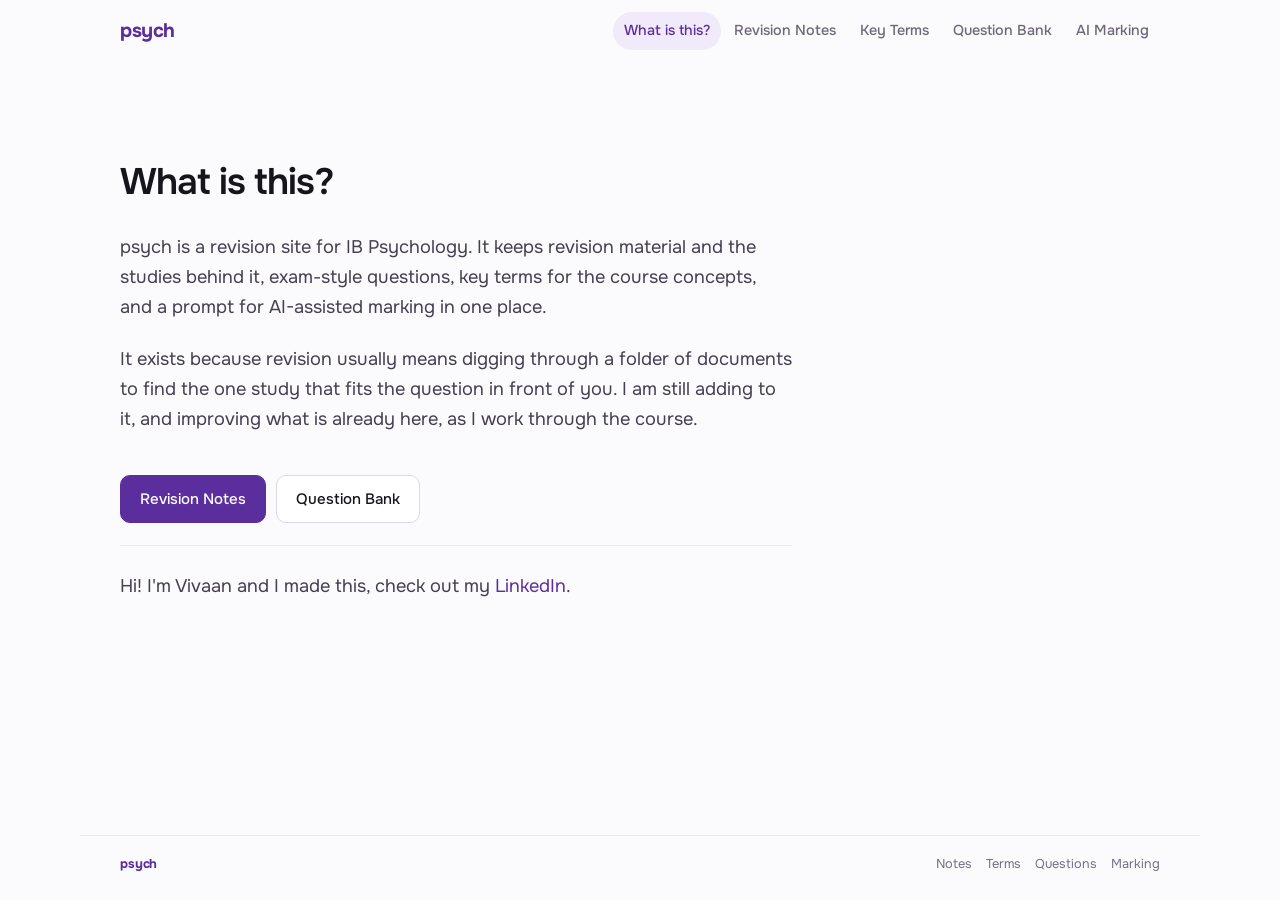
==== index.html @ b5ac9f5d "Add files via upload" ====
<!DOCTYPE html>
<html lang="en">
<head>
<meta charset="utf-8">
<meta name="viewport" content="width=device-width, initial-scale=1">
<title>psych</title>
<meta name="description" content="psych keeps IB Psychology revision material, studies, practice questions, key terms and AI-assisted marking in one place.">
<link rel="preconnect" href="https://fonts.googleapis.com">
<link rel="preconnect" href="https://fonts.gstatic.com" crossorigin>
<link href="https://fonts.googleapis.com/css2?family=Onest:wght@400;500;600;700&display=swap" rel="stylesheet">
<link rel="stylesheet" href="styles.css">
</head>
<body>
<a class="skip-link" href="#main">Skip to content</a>

<nav class="nav">
  <div class="wrap nav-inner">
    <a class="brand" href="index.html">psych</a>
    <div class="nav-links">
      <a href="index.html" aria-current="page"><span class="nav-full">What is this?</span><span class="nav-short">About</span></a>
      <a href="notes.html"><span class="nav-full">Revision Notes</span><span class="nav-short">Notes</span></a>
      <a href="terms.html"><span class="nav-full">Key Terms</span><span class="nav-short">Terms</span></a>
      <a href="questions.html"><span class="nav-full">Question Bank</span><span class="nav-short">Questions</span></a>
      <a href="marking.html"><span class="nav-full">AI Marking</span><span class="nav-short">Marking</span></a>
    </div>
  </div>
</nav>

<main id="main">
  <section class="wrap about">
    <h1 class="page-title">What is this?</h1>

    <p>psych is a revision site for IB Psychology. It keeps revision material and the
       studies behind it, exam-style questions, key terms for the course concepts, and a
       prompt for AI-assisted marking in one place.</p>
    <p>It exists because revision usually means digging through a folder of documents
       to find the one study that fits the question in front of you. I am still adding
       to it, and improving what is already here, as I work through the course.</p>

    <div class="about-actions">
      <a class="btn btn-primary" href="notes.html">Revision Notes</a>
      <a class="btn" href="questions.html">Question Bank</a>
    </div>

    <p class="credit">Hi! I'm Vivaan and I made this, check out my <a href="https://www.linkedin.com/in/vivaan-surti/"
       target="_blank" rel="noopener noreferrer">LinkedIn</a>.</p>
  </section>
</main>

<footer class="wrap footer">
  <span><b>psych</b></span>
  <span class="footer-links">
    <a href="notes.html">Notes</a>
    <a href="terms.html">Terms</a>
    <a href="questions.html">Questions</a>
    <a href="marking.html">Marking</a>
  </span>
</footer>

<script src="app.js"></script>
</body>
</html>
---- styles.css ----
/* ============================================================
   psych — IB Psychology revision
   One typeface (Onest), one accent (purple), flat surfaces.
   ============================================================ */

:root {
  /* colour — purple, black, white, restrained neutrals */
  --ink:        #17151c;
  --ink-2:      #453f50;
  --muted:      #6d6779;
  --faint:      #757086;
  --line:       #eae7ef;
  --line-2:     #f2f0f6;
  --line-3:     #ddd8e6;
  --canvas:     #fbfafc;
  --surface:    #ffffff;
  --violet:     #5b2e9d;
  --violet-2:   #47237b;
  --violet-soft:#f1eafa;

  --sans: "Onest", system-ui, -apple-system, "Segoe UI", Roboto, sans-serif;

  --r-sm: 8px;
  --r-md: 10px;
  --r-lg: 12px;
  --r-xl: 16px;
  --maxw: 1120px;
  --gutter: clamp(20px, 5vw, 40px);

  --ease: cubic-bezier(.22,.61,.36,1);
  --fast: 130ms;
  --base: 200ms;
}

/* ---------- reset ---------- */
*, *::before, *::after { box-sizing: border-box; }
html { -webkit-text-size-adjust: 100%; }
body {
  margin: 0;
  min-height: 100vh; display: flex; flex-direction: column;
  background: var(--canvas);
  color: var(--ink);
  font-family: var(--sans);
  font-size: 1rem;
  line-height: 1.6;
  -webkit-font-smoothing: antialiased;
  text-rendering: optimizeLegibility;
}
img { max-width: 100%; display: block; }
button, input { font: inherit; color: inherit; }
a { color: inherit; }

:focus-visible { outline: 2px solid var(--violet); outline-offset: 3px; border-radius: 5px; }
.sr-only {
  position: absolute; width: 1px; height: 1px; padding: 0; margin: -1px;
  overflow: hidden; clip: rect(0 0 0 0); white-space: nowrap; border: 0;
}
.skip-link {
  position: absolute; left: 50%; transform: translateX(-50%) translateY(-200%);
  top: 10px; z-index: 100; background: var(--ink); color: #fff;
  padding: 9px 16px; border-radius: 999px; text-decoration: none; font-size: .875rem;
}
.skip-link:focus { transform: translateX(-50%) translateY(0); }

/* ---------- layout ---------- */
.wrap { width: 100%; max-width: var(--maxw); margin-inline: auto; padding-inline: var(--gutter); }
.wrap-narrow { max-width: 760px; }

/* ---------- navigation ---------- */
.nav { position: sticky; top: 0; z-index: 40; background: var(--canvas); }
.nav-inner {
  display: flex; align-items: center; justify-content: space-between;
  gap: 16px; min-height: 62px;
}
.brand {
  font-size: 1.22rem; font-weight: 700; letter-spacing: -.02em;
  color: var(--violet); text-decoration: none;
}
.nav-links { display: flex; align-items: center; gap: 2px; }
.nav-links a {
  text-decoration: none; font-size: .9rem; font-weight: 500; color: var(--muted);
  padding: 7px 11px; border-radius: 999px;
  transition: color var(--fast) var(--ease), background var(--fast) var(--ease);
}
.nav-links a:hover { color: var(--ink); background: var(--line-2); }
.nav-links a[aria-current="page"] { color: var(--violet); background: var(--violet-soft); }
.nav-short { display: none; }

/* ---------- headings ---------- */
h1.page-title {
  font-size: clamp(1.75rem, 4.2vw, 2.3rem);
  font-weight: 600; line-height: 1.14; letter-spacing: -.026em;
  margin: 0;
}
.page-head { padding-block: clamp(40px, 7vh, 68px) clamp(20px, 3vh, 28px); }
.page-note {
  margin: .7rem 0 0; color: var(--muted); font-size: .95rem; max-width: 60ch;
}

/* ---------- about ---------- */
.about { padding-block: clamp(64px, 11vh, 120px) clamp(56px, 9vh, 104px); }
.about p {
  font-size: clamp(1.02rem, 1.7vw, 1.14rem); line-height: 1.65;
  color: var(--ink-2); max-width: 56ch; margin: 1.35rem 0 0;
}
.about .page-title + p { margin-top: 1.8rem; }
.about-actions { display: flex; flex-wrap: wrap; gap: 10px; margin-top: 2.6rem; }
.credit {
  margin: clamp(52px, 8vh, 84px) 0 0; padding-top: 25px;
  border-top: 1px solid var(--line);
  font-size: .855rem; color: var(--muted);
}
.credit a { color: var(--violet); text-decoration: none; }
.credit a:hover { text-decoration: underline; }

/* ---------- buttons ---------- */
.btn {
  display: inline-flex; align-items: center; gap: .5rem;
  padding: 11px 19px; border-radius: var(--r-md);
  font-weight: 500; font-size: .94rem; text-decoration: none; cursor: pointer;
  border: 1px solid var(--line-3); background: var(--surface); color: var(--ink);
  transition: background var(--fast) var(--ease), border-color var(--fast) var(--ease),
              transform var(--fast) var(--ease);
}
.btn:hover { background: var(--line-2); }
.btn:active { transform: scale(.985); }
.btn-primary { background: var(--violet); border-color: var(--violet); color: #fff; }
.btn-primary:hover { background: var(--violet-2); border-color: var(--violet-2); }

.text-btn {
  border: 0; background: none; color: var(--violet); font-size: .855rem; font-weight: 500;
  cursor: pointer; padding: 5px 7px; border-radius: 6px;
  transition: background var(--fast) var(--ease);
}
.text-btn:hover { background: var(--violet-soft); }
.text-btn[hidden] { display: none; }

/* ---------- controls: search + one filter ---------- */
.controls {
  padding-bottom: 14px;
}
.controls::after {
  content: ""; display: block; height: 1px; background: var(--line);
  margin-top: 14px;
}
.search-field { position: relative; }
.search-field > svg {
  position: absolute; left: 14px; top: 50%; transform: translateY(-50%);
  color: var(--faint); pointer-events: none;
}
.search-field input {
  width: 100%; padding: 12px 42px 12px 42px;
  border: 1px solid var(--line); border-radius: var(--r-md);
  background: var(--surface); font-size: .96rem;
  transition: border-color var(--fast) var(--ease), box-shadow var(--fast) var(--ease);
}
.search-field input::placeholder { color: var(--faint); }
.search-field input:focus {
  outline: none; border-color: var(--violet);
  box-shadow: 0 0 0 3px var(--violet-soft);
}
.search-clear {
  position: absolute; right: 7px; top: 50%; transform: translateY(-50%);
  border: 0; background: transparent; color: var(--muted); cursor: pointer;
  padding: 7px; border-radius: 999px; line-height: 0;
  transition: background var(--fast) var(--ease);
}
.search-clear:hover { background: var(--line-2); }
.search-clear[hidden] { display: none; }

.control-row {
  display: flex; align-items: center; gap: 10px; flex-wrap: wrap;
  margin-top: 12px; min-height: 36px;
}
.filter-wrap { position: relative; flex-shrink: 0; }
.filter-btn {
  display: inline-flex; align-items: center; gap: .5rem;
  padding: 8px 13px; border-radius: var(--r-md);
  border: 1px solid var(--line-3); background: var(--surface);
  font-size: .89rem; font-weight: 500; cursor: pointer; color: var(--ink);
  transition: background var(--fast) var(--ease), border-color var(--fast) var(--ease);
}
.filter-btn:hover { background: var(--line-2); }
.filter-btn[aria-expanded="true"] { border-color: var(--violet); }
.filter-btn .caret { transition: transform var(--base) var(--ease); color: var(--faint); }
.filter-btn[aria-expanded="true"] .caret { transform: rotate(180deg); }
.filter-count {
  min-width: 18px; height: 18px; padding: 0 5px; border-radius: 999px;
  background: var(--violet); color: #fff; font-size: .7rem; font-weight: 600;
  display: inline-flex; align-items: center; justify-content: center;
  font-variant-numeric: tabular-nums;
}
.filter-count[hidden] { display: none; }

.active-filters {
  margin: 0; font-size: .855rem; color: var(--muted); min-width: 0;
  overflow: hidden; text-overflow: ellipsis; white-space: nowrap;
}
.active-filters[hidden] { display: none; }
.result-count {
  margin: 0 0 0 auto; color: var(--faint); font-size: .83rem;
  font-variant-numeric: tabular-nums; flex-shrink: 0;
}

/* ---------- filter popover ---------- */
.filter-panel {
  position: fixed; top: 0; left: 0; z-index: 60;
  width: 288px; max-width: calc(100vw - 2 * var(--gutter));
  max-height: min(72vh, 520px); overflow-y: auto; overscroll-behavior-y: auto;
  touch-action: pan-y;
  background: var(--surface); border: 1px solid var(--line-3);
  border-radius: var(--r-xl); padding: 6px;
  box-shadow: 0 14px 34px -22px rgba(23,21,28,.45);
}
.filter-panel[hidden] { display: none; }
@keyframes pop { from { opacity: 0; transform: translateY(-5px); } }
.filter-panel { animation: pop var(--base) var(--ease); }

.fgroup { padding: 8px 6px 6px; }
.fgroup + .fgroup { border-top: 1px solid var(--line-2); }
.fgroup-title {
  margin: 0 0 4px; padding-inline: 8px;
  font-size: .715rem; font-weight: 600; letter-spacing: .1em; text-transform: uppercase;
  color: var(--faint);
}
.fopt {
  display: flex; align-items: center; gap: 8px; width: 100%;
  padding: 8px 9px; border: 0; border-radius: var(--r-sm);
  background: none; text-align: left; cursor: pointer;
  font-size: .9rem; color: var(--ink-2);
  transition: background var(--fast) var(--ease), color var(--fast) var(--ease);
}
.fopt:hover:not(:disabled) { background: var(--line-2); }
.fopt[aria-pressed="true"] { color: var(--violet); font-weight: 500; }
.fopt:disabled { opacity: .38; cursor: default; }
.fopt .tick { width: 14px; flex-shrink: 0; color: var(--violet); opacity: 0; }
.fopt[aria-pressed="true"] .tick { opacity: 1; }
.fopt .label { flex: 1; min-width: 0; }
.fopt .count {
  color: var(--faint); font-size: .78rem; font-variant-numeric: tabular-nums;
  font-weight: 400;
}
.fpanel-foot {
  border-top: 1px solid var(--line-2); padding: 6px 8px 4px; margin-top: 2px;
}

/* ---------- cards ---------- */
.list { display: flex; flex-direction: column; gap: 8px; padding-top: 22px; padding-bottom: 80px; }
.list:empty { min-height: 85vh; }
.item[hidden] { display: none; }
.item {
  background: var(--surface); border: 1px solid var(--line); border-radius: var(--r-lg);
  transition: background var(--base) var(--ease), border-color var(--base) var(--ease);
  contain: layout style;
}
.item:hover { background: var(--line-2); border-color: var(--line-3); }
.item.open { background: var(--surface); border-color: var(--line-3); }

.item-head {
  width: 100%; display: flex; align-items: flex-start; gap: 18px; text-align: left;
  background: none; border: 0; cursor: pointer;
  padding: 20px 22px; border-radius: var(--r-lg); font-family: inherit;
}
.item-head:focus-visible { outline-offset: -3px; }
.item-main { flex: 1; min-width: 0; }

/* notes: the concept name dominates */
.item-title {
  display: block; font-size: 1.04rem; font-weight: 600; line-height: 1.35;
  letter-spacing: -.012em; color: var(--ink); max-width: 62ch;
}
.item-sub {
  display: block; margin-top: 3px; font-size: .875rem; color: var(--muted);
  max-width: 62ch;
}

/* questions: the question dominates */
.item-q {
  display: block; margin: 0; font-size: 1rem; font-weight: 500; line-height: 1.52;
  color: var(--ink); max-width: 70ch;
}

/* one quiet line of supporting information — not a row of pills */
.item-meta {
  display: block; margin-top: 10px; font-size: .79rem; color: var(--faint);
  line-height: 1.5;
}
.item-meta .sep { padding: 0 .42em; opacity: .6; }
.item-meta .marks { color: var(--ink-2); font-weight: 500; }

.chevron {
  flex-shrink: 0; color: var(--faint); margin-top: 4px;
  transition: transform var(--base) var(--ease), color var(--fast) var(--ease);
}
.item.open .chevron { transform: rotate(180deg); color: var(--ink-2); }
.item-head:hover .chevron { color: var(--ink-2); }

/* expand / collapse */
.item-body { display: grid; grid-template-rows: 0fr; transition: grid-template-rows var(--base) var(--ease); }
.item.open .item-body { grid-template-rows: 1fr; }
.item-body > .inner { overflow: hidden; opacity: 0; transition: opacity var(--fast) var(--ease); }
.item.open .item-body > .inner { opacity: 1; transition-delay: 50ms; }
.body-pad { margin: 0 22px; padding: 4px 0 24px; border-top: 1px solid var(--line-2); }

.field { margin-top: 20px; }
.field-label {
  font-size: .715rem; font-weight: 700; letter-spacing: .1em; text-transform: uppercase;
  color: var(--ink-2); margin-bottom: .4rem;
}
.field p { margin: 0; color: var(--ink-2); line-height: 1.68; max-width: 68ch; }
.field ul { margin: 0; padding-left: 1.05rem; color: var(--ink-2); line-height: 1.66; max-width: 68ch; }
.field ul li { margin-bottom: .32rem; }
.field ul li::marker { color: var(--line-3); }

/* metadata a student only needs once the card is open */
.body-meta { margin: 20px 0 0; }

/* ---------- key terms ---------- */
.terms-search { padding-bottom: 6px; }
.terms-group { padding-top: 34px; }
.terms-group + .terms-group {
  margin-top: 34px; padding-top: 48px;
  border-top: 3px solid var(--ink);
}
.terms-group[hidden] { display: none; }
.terms-heading {
  margin: 0; font-size: 1.25rem; font-weight: 600; letter-spacing: -.018em;
  color: var(--ink);
}
.terms-blurb {
  margin: .5rem 0 0; color: var(--muted); font-size: .92rem; line-height: 1.6;
  max-width: 68ch;
}
.terms { margin: 22px 0 0; display: flex; flex-direction: column; gap: 8px; }
.term { padding: 0; }
.term[hidden] { display: none; }
.term .item-head { padding: 16px 18px; }
.term .body-pad { margin-inline: 18px; padding-bottom: 18px; }
.term-definition { margin: 0; color: var(--ink-2); line-height: 1.66; max-width: 70ch; }
.terms-group:last-child .terms { margin-bottom: 80px; }

.empty { text-align: center; padding: 76px 20px; color: var(--muted); }
.empty h2 { font-size: 1.15rem; font-weight: 600; margin: 0 0 .35rem; color: var(--ink); }
.empty p { margin: 0; font-size: .92rem; }

/* ---------- AI marking ---------- */
.prompt-card {
  background: var(--surface); border: 2px solid var(--ink); border-radius: var(--r-xl);
  overflow: hidden; margin-top: 4px;
}
.prompt-bar {
  display: flex; align-items: center; justify-content: space-between; gap: 12px;
  padding: 13px 16px; border-bottom: 1px solid var(--line-2); flex-wrap: wrap;
}
.prompt-bar .label { font-size: .8rem; color: var(--muted); }
.prompt-text {
  margin: 0; padding: 20px clamp(16px, 3vw, 22px); white-space: pre-wrap;
  font-family: ui-monospace, SFMono-Regular, "SF Mono", Menlo, monospace;
  font-size: .8rem; line-height: 1.7; color: var(--ink-2);
  max-height: 520px; overflow-y: auto; overscroll-behavior: contain;
}
.caveat {
  margin: 20px 0 80px; font-size: .855rem; font-weight: 700;
  color: var(--muted); max-width: 60ch;
}

/* ---------- footer ---------- */
.footer {
  border-top: 1px solid var(--line); padding-block: 18px 26px;
  display: flex; justify-content: space-between; align-items: center;
  gap: 10px 18px; flex-wrap: wrap; font-size: .8rem; color: var(--faint);
}
.footer b { color: var(--violet); font-weight: 700; letter-spacing: -.01em; }
.footer a { color: var(--faint); text-decoration: none; }
.footer a:hover { color: var(--ink-2); }
.footer-links { display: flex; gap: 14px; flex-wrap: wrap; }

/* ---------- page enter ---------- */
@keyframes rise { from { opacity: 0; transform: translateY(6px); } }
main { flex: 1 0 auto; animation: rise 300ms var(--ease) both; }

/* ---------- mobile ---------- */
@media (max-width: 680px) {
  :root { --gutter: 18px; }

  /* the nav is the only pinned element here too, so it is kept shallow */
  .nav-inner { min-height: 0; flex-wrap: wrap; gap: 2px; padding-block: 9px 6px; }
  .brand { width: 100%; font-size: 1.16rem; }
  .nav-links {
    width: 100%; gap: 0; flex-wrap: nowrap; justify-content: space-between;
    margin-inline: calc(var(--gutter) * -1); padding-inline: calc(var(--gutter) - 9px);
  }
  .nav-links a { padding: 7px 9px; font-size: .845rem; white-space: nowrap; }
  .nav-full { display: none; }
  .nav-short { display: inline; }

  .page-head { padding-block: 26px 18px; }
  .about { padding-top: 34px; }
  .about .page-title + p, .about p { margin-top: 1.1rem; }
  .about-actions { gap: 8px; }
  .about-actions .btn { flex: 1 1 auto; justify-content: center; }

  /* the popover spans the content column so it can never leave the viewport */
  /* anchored to the content's left edge and sized to the viewport, so it can
     never be clipped or pushed off-screen on a phone */
  .filter-panel { width: calc(100vw - 2 * var(--gutter)); max-width: none; }
  .filter-btn { padding: 11px 15px; }          /* ~45px tap target */
  .fopt { padding: 11px 9px; font-size: .92rem; }
  .fgroup-title { font-size: .75rem; }
  .field-label { font-size: .75rem; }
  .search-clear { padding: 9px; }
  .result-count { margin-left: auto; }
  .active-filters { flex-basis: 100%; order: 3; margin-top: -2px; white-space: normal; }

  .terms-group { padding-top: 28px; }
  .terms-group + .terms-group { margin-top: 28px; padding-top: 38px; }
  .terms-heading { font-size: 1.15rem; }
  .term { padding: 0; }

  .item-head { padding: 17px 16px; gap: 12px; }
  .body-pad { margin-inline: 16px; padding-bottom: 20px; }
  .item-title { font-size: 1rem; }
  .item-q { font-size: .97rem; }
  .field { margin-top: 17px; }
  .list { padding-top: 18px; }

  .prompt-text { font-size: .765rem; max-height: 62vh; }
  .footer { padding-block: 16px 24px; }
}

@media (max-width: 380px) {
  /* wrapping rather than clipping: on the narrowest phones a fifth link
     drops to a second row instead of running off the edge */
  .nav-links {
    flex-wrap: wrap; justify-content: flex-start;
    padding-inline: calc(var(--gutter) - 6px);
  }
  .nav-links a { padding: 7px 6px; font-size: .795rem; }
}

/* ---------- accessibility preferences ---------- */
@media (prefers-reduced-motion: reduce) {
  *, *::before, *::after {
    animation-duration: .001ms !important; animation-iteration-count: 1 !important;
    transition-duration: .001ms !important; scroll-behavior: auto !important;
  }
}
@media (prefers-contrast: more) {
  :root { --line: #c6bed4; --line-3: #9b91ad; --faint: #59536a; --muted: #4f4960; }
  .item, .btn, .filter-btn, .search-field input { border-width: 1.5px; }
}
@media print {
  .nav, .controls, .footer, .chevron { display: none; }
  .item-body { grid-template-rows: 1fr; }
  .item-body > .inner { opacity: 1; }
}
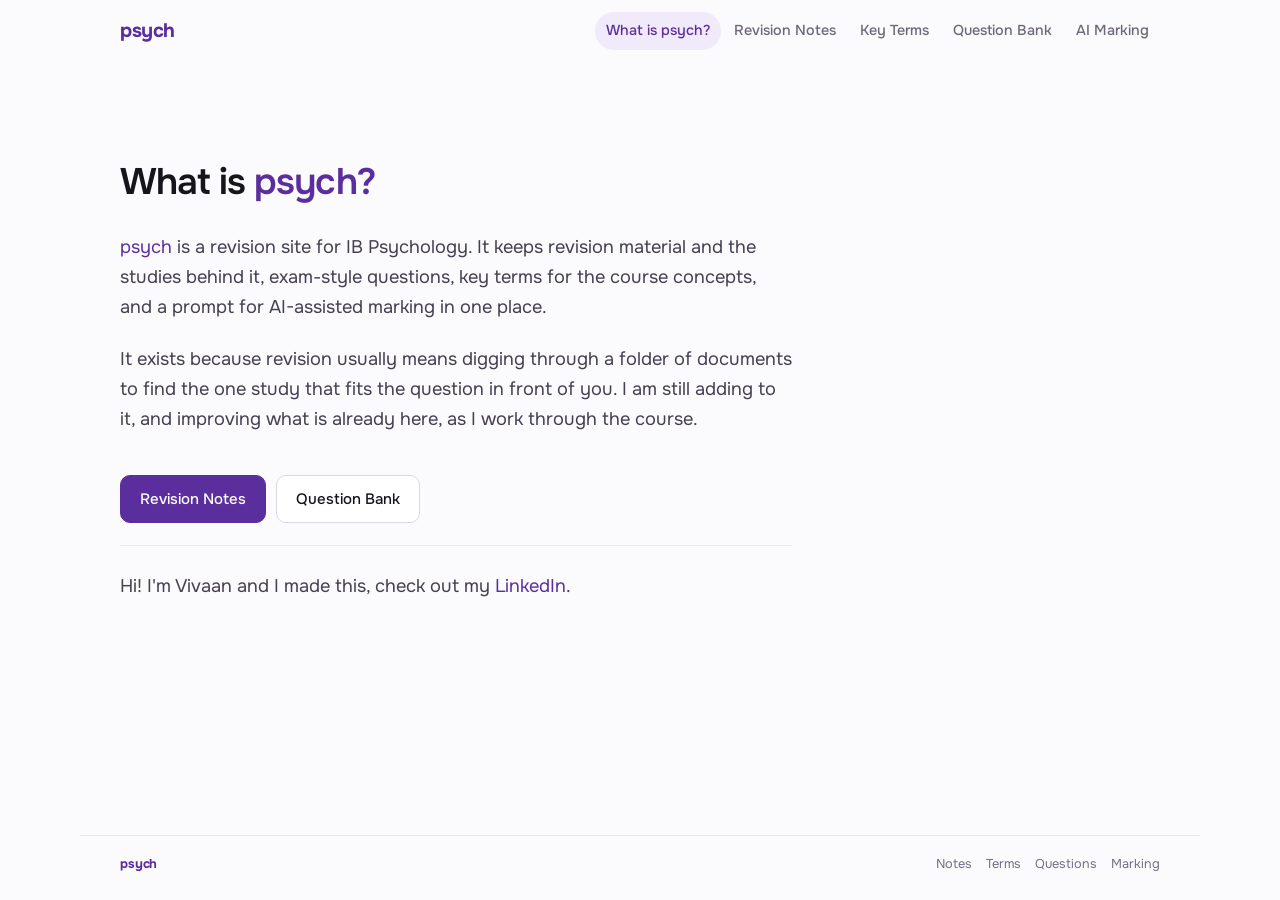
==== commit a899567a: "Rename about section to What is psych" ====
--- a/index.html
+++ b/index.html
@@ -5,6 +5,16 @@
 <meta name="viewport" content="width=device-width, initial-scale=1">
 <title>psych</title>
 <meta name="description" content="psych keeps IB Psychology revision material, studies, practice questions, key terms and AI-assisted marking in one place.">
+<meta property="og:type" content="website">
+<meta property="og:title" content="psych">
+<meta property="og:description" content="IB Psychology revision material, studies, practice questions, key terms and AI-assisted marking in one place.">
+<meta property="og:image" content="og-preview.png">
+<meta property="og:image:type" content="image/png">
+<meta property="og:image:width" content="1200">
+<meta property="og:image:height" content="630">
+<meta property="og:image:alt" content="psych in purple lettering">
+<meta name="twitter:card" content="summary_large_image">
+<meta name="twitter:image" content="og-preview.png">
 <link rel="preconnect" href="https://fonts.googleapis.com">
 <link rel="preconnect" href="https://fonts.gstatic.com" crossorigin>
 <link href="https://fonts.googleapis.com/css2?family=Onest:wght@400;500;600;700&display=swap" rel="stylesheet">
@@ -16,8 +26,11 @@
 <nav class="nav">
   <div class="wrap nav-inner">
     <a class="brand" href="index.html">psych</a>
-    <div class="nav-links">
-      <a href="index.html" aria-current="page"><span class="nav-full">What is this?</span><span class="nav-short">About</span></a>
+    <button class="nav-toggle" type="button" aria-expanded="false" aria-controls="site-nav" aria-label="Open navigation">
+      <span></span><span></span><span></span>
+    </button>
+    <div class="nav-links" id="site-nav">
+      <a href="index.html" aria-current="page"><span class="nav-full">What is psych?</span><span class="nav-short">About</span></a>
       <a href="notes.html"><span class="nav-full">Revision Notes</span><span class="nav-short">Notes</span></a>
       <a href="terms.html"><span class="nav-full">Key Terms</span><span class="nav-short">Terms</span></a>
       <a href="questions.html"><span class="nav-full">Question Bank</span><span class="nav-short">Questions</span></a>
@@ -28,9 +41,9 @@
 
 <main id="main">
   <section class="wrap about">
-    <h1 class="page-title">What is this?</h1>
+    <h1 class="page-title">What is <span class="violet-text">psych?</span></h1>
 
-    <p>psych is a revision site for IB Psychology. It keeps revision material and the
+    <p><span class="violet-text">psych</span> is a revision site for IB Psychology. It keeps revision material and the
        studies behind it, exam-style questions, key terms for the course concepts, and a
        prompt for AI-assisted marking in one place.</p>
     <p>It exists because revision usually means digging through a folder of documents
--- a/styles.css
+++ b/styles.css
@@ -76,6 +76,7 @@
   font-size: 1.22rem; font-weight: 700; letter-spacing: -.02em;
   color: var(--violet); text-decoration: none;
 }
+.nav-toggle { display: none; }
 .nav-links { display: flex; align-items: center; gap: 2px; }
 .nav-links a {
   text-decoration: none; font-size: .9rem; font-weight: 500; color: var(--muted);
@@ -85,6 +86,7 @@
 .nav-links a:hover { color: var(--ink); background: var(--line-2); }
 .nav-links a[aria-current="page"] { color: var(--violet); background: var(--violet-soft); }
 .nav-short { display: none; }
+.violet-text { color: var(--violet); }
 
 /* ---------- headings ---------- */
 h1.page-title {
@@ -383,16 +385,43 @@
 @media (max-width: 680px) {
   :root { --gutter: 18px; }
 
-  /* the nav is the only pinned element here too, so it is kept shallow */
-  .nav-inner { min-height: 0; flex-wrap: wrap; gap: 2px; padding-block: 9px 6px; }
-  .brand { width: 100%; font-size: 1.16rem; }
+  .nav { border-bottom: 1px solid var(--line); }
+  .nav-inner { position: relative; min-height: 62px; gap: 16px; }
+  .brand { font-size: 1.16rem; }
+  .nav-toggle {
+    display: inline-flex; width: 42px; height: 42px; padding: 0;
+    flex-direction: column; align-items: center; justify-content: center; gap: 5px;
+    border: 0; border-radius: var(--r-sm); background: transparent;
+    color: var(--violet); cursor: pointer;
+    transition: background var(--fast) var(--ease);
+  }
+  .nav-toggle:hover { background: var(--violet-soft); }
+  .nav-toggle span {
+    width: 20px; height: 2px; border-radius: 2px; background: currentColor;
+    transition: transform var(--base) var(--ease), opacity var(--fast) var(--ease);
+  }
+  .nav.is-open .nav-toggle span:nth-child(1) { transform: translateY(7px) rotate(45deg); }
+  .nav.is-open .nav-toggle span:nth-child(2) { opacity: 0; }
+  .nav.is-open .nav-toggle span:nth-child(3) { transform: translateY(-7px) rotate(-45deg); }
   .nav-links {
-    width: 100%; gap: 0; flex-wrap: nowrap; justify-content: space-between;
-    margin-inline: calc(var(--gutter) * -1); padding-inline: calc(var(--gutter) - 9px);
+    position: absolute; top: calc(100% - 1px); left: var(--gutter); right: var(--gutter);
+    display: flex; flex-direction: column; align-items: stretch; gap: 2px;
+    max-height: 0; padding: 0 8px; overflow: hidden;
+    border: 1px solid transparent; border-radius: 0 0 var(--r-lg) var(--r-lg);
+    background: var(--canvas); opacity: 0; visibility: hidden;
+    transform: translateY(-6px); pointer-events: none;
+    transition: max-height 240ms var(--ease), padding 240ms var(--ease),
+                opacity var(--base) var(--ease), transform var(--base) var(--ease),
+                visibility 0s linear 240ms, border-color var(--base) var(--ease);
   }
-  .nav-links a { padding: 7px 9px; font-size: .845rem; white-space: nowrap; }
-  .nav-full { display: none; }
-  .nav-short { display: inline; }
+  .nav.is-open .nav-links {
+    max-height: 280px; padding: 8px; opacity: 1; visibility: visible;
+    transform: translateY(0); pointer-events: auto; border-color: var(--line);
+    transition-delay: 0s;
+  }
+  .nav-links a { padding: 10px 12px; border-radius: var(--r-sm); font-size: .9rem; }
+  .nav-full { display: inline; }
+  .nav-short { display: none; }
 
   .page-head { padding-block: 26px 18px; }
   .about { padding-top: 34px; }
@@ -428,16 +457,6 @@
   .footer { padding-block: 16px 24px; }
 }
 
-@media (max-width: 380px) {
-  /* wrapping rather than clipping: on the narrowest phones a fifth link
-     drops to a second row instead of running off the edge */
-  .nav-links {
-    flex-wrap: wrap; justify-content: flex-start;
-    padding-inline: calc(var(--gutter) - 6px);
-  }
-  .nav-links a { padding: 7px 6px; font-size: .795rem; }
-}
-
 /* ---------- accessibility preferences ---------- */
 @media (prefers-reduced-motion: reduce) {
   *, *::before, *::after {
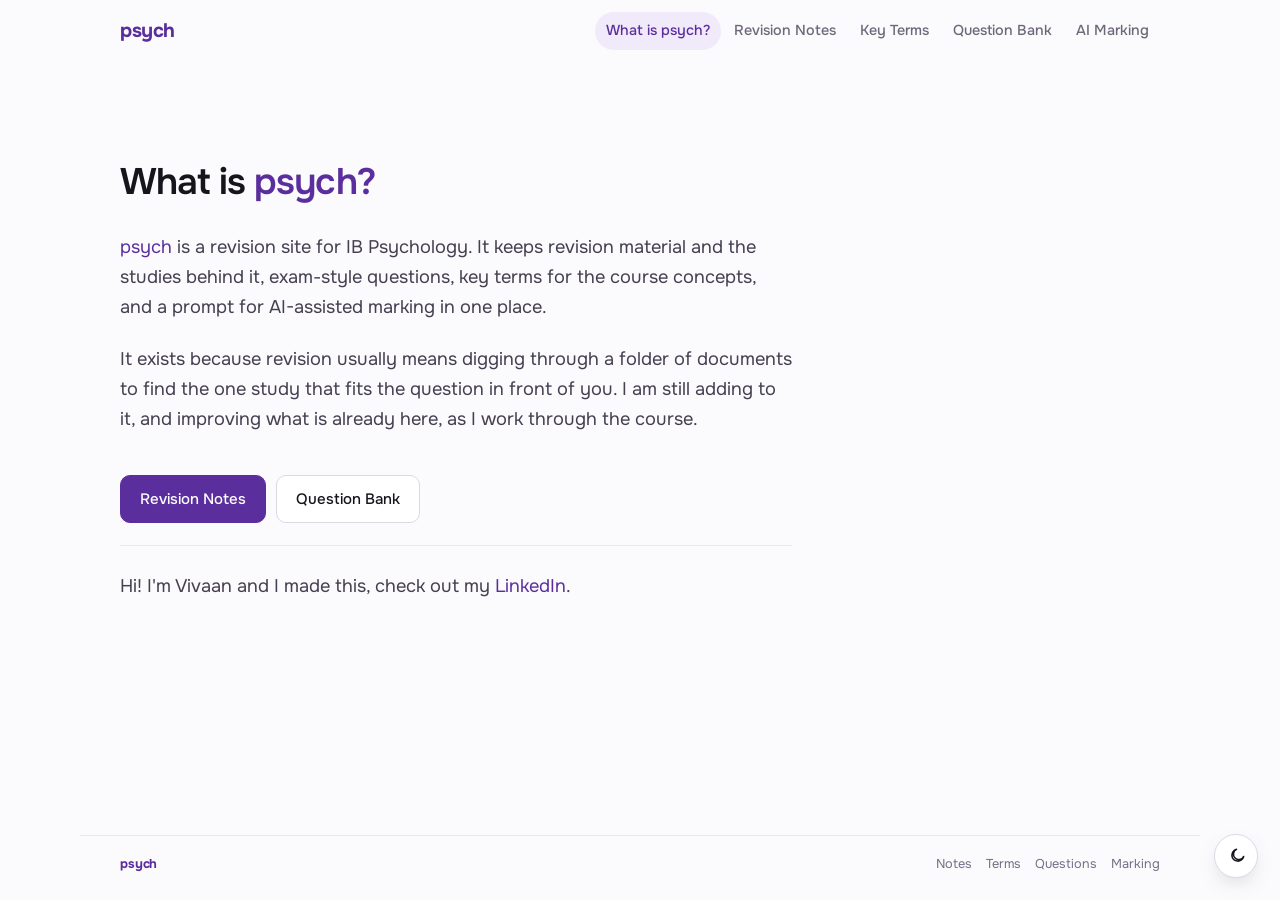
==== commit f95c4385: "Add persistent dark mode toggle" ====
--- a/index.html
+++ b/index.html
@@ -18,6 +18,7 @@
 <link rel="preconnect" href="https://fonts.googleapis.com">
 <link rel="preconnect" href="https://fonts.gstatic.com" crossorigin>
 <link href="https://fonts.googleapis.com/css2?family=Onest:wght@400;500;600;700&display=swap" rel="stylesheet">
+<script>try { document.documentElement.dataset.theme = localStorage.getItem('psych-theme') || 'light'; } catch (e) { document.documentElement.dataset.theme = 'light'; }</script>
 <link rel="stylesheet" href="styles.css">
 </head>
 <body>
--- a/styles.css
+++ b/styles.css
@@ -32,6 +32,26 @@
   --base: 200ms;
 }
 
+html { color-scheme: light; }
+
+/* The theme is expressed entirely through the shared colour tokens, so every
+   page and component inherits it without needing page-specific overrides. */
+html[data-theme="dark"] {
+  color-scheme: dark;
+  --ink:         #f3eff8;
+  --ink-2:       #d4cddd;
+  --muted:       #afa6bb;
+  --faint:       #9a91a6;
+  --line:        #37303f;
+  --line-2:      #28222f;
+  --line-3:      #4b4154;
+  --canvas:      #16121a;
+  --surface:     #201b25;
+  --violet:      #c9a8ff;
+  --violet-2:    #b58af7;
+  --violet-soft: #35264b;
+}
+
 /* ---------- reset ---------- */
 *, *::before, *::after { box-sizing: border-box; }
 html { -webkit-text-size-adjust: 100%; }
@@ -366,6 +386,10 @@
   color: var(--muted); max-width: 60ch;
 }
 
+@media (min-width: 681px) {
+  .caveat { max-width: none; }
+}
+
 /* ---------- footer ---------- */
 .footer {
   border-top: 1px solid var(--line); padding-block: 18px 26px;
@@ -376,6 +400,20 @@
 .footer a { color: var(--faint); text-decoration: none; }
 .footer a:hover { color: var(--ink-2); }
 .footer-links { display: flex; gap: 14px; flex-wrap: wrap; }
+
+/* ---------- theme switcher ---------- */
+.theme-toggle {
+  position: fixed; right: 22px; bottom: 22px; z-index: 50;
+  display: inline-flex; align-items: center; justify-content: center;
+  width: 44px; height: 44px; padding: 0; border-radius: 999px;
+  border: 1px solid var(--line-3); background: var(--surface); color: var(--ink);
+  box-shadow: 0 8px 24px -14px rgba(23,21,28,.7); cursor: pointer;
+  transition: background var(--fast) var(--ease), border-color var(--fast) var(--ease),
+              color var(--fast) var(--ease), transform var(--fast) var(--ease);
+}
+.theme-toggle:hover { background: var(--line-2); border-color: var(--violet); color: var(--violet); }
+.theme-toggle:active { transform: scale(.94); }
+.theme-toggle svg { width: 19px; height: 19px; }
 
 /* ---------- page enter ---------- */
 @keyframes rise { from { opacity: 0; transform: translateY(6px); } }
@@ -455,6 +493,7 @@
 
   .prompt-text { font-size: .765rem; max-height: 62vh; }
   .footer { padding-block: 16px 24px; }
+  .theme-toggle { right: 16px; bottom: 16px; }
 }
 
 /* ---------- accessibility preferences ---------- */
@@ -466,6 +505,7 @@
 }
 @media (prefers-contrast: more) {
   :root { --line: #c6bed4; --line-3: #9b91ad; --faint: #59536a; --muted: #4f4960; }
+  html[data-theme="dark"] { --line: #70637b; --line-3: #93839f; --faint: #c2b7cb; --muted: #d2c7db; }
   .item, .btn, .filter-btn, .search-field input { border-width: 1.5px; }
 }
 @media print {
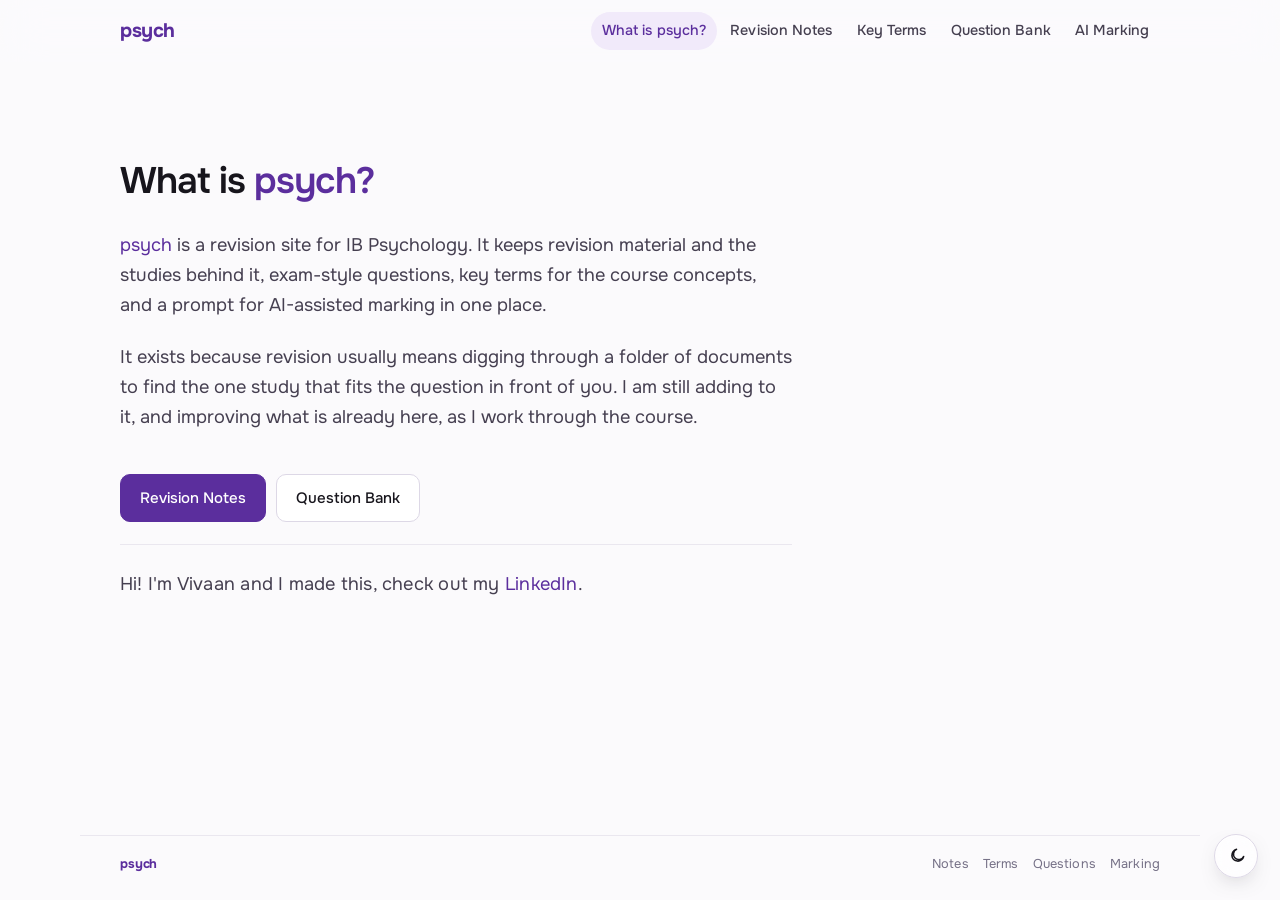
==== commit c6b607d4: "Apply apple-design skill across the site Install Emil Kowalski's apple-design skill in .claude/skill" ====
--- a/index.html
+++ b/index.html
@@ -18,7 +18,7 @@
 <link rel="preconnect" href="https://fonts.googleapis.com">
 <link rel="preconnect" href="https://fonts.gstatic.com" crossorigin>
 <link href="https://fonts.googleapis.com/css2?family=Onest:wght@400;500;600;700&display=swap" rel="stylesheet">
-<script>try { document.documentElement.dataset.theme = localStorage.getItem('psych-theme') || 'light'; } catch (e) { document.documentElement.dataset.theme = 'light'; }</script>
+<script>(function () { var d = document.documentElement, t = null; try { t = localStorage.getItem('psych-theme'); } catch (e) {} if (t !== 'light' && t !== 'dark') { try { t = matchMedia('(prefers-color-scheme: dark)').matches ? 'dark' : 'light'; } catch (e) { t = 'light'; } } d.dataset.theme = t; })();</script>
 <link rel="stylesheet" href="styles.css">
 </head>
 <body>
--- a/styles.css
+++ b/styles.css
@@ -1,6 +1,12 @@
 /* ============================================================
    psych — IB Psychology revision
    One typeface (Onest), one accent (purple), flat surfaces.
+
+   Interaction follows Apple's fluid-interface principles
+   (see .claude/skills/apple-design): feedback on press, springs
+   for anything you can touch, translucent floating chrome,
+   size-specific type, and gentle fallbacks for reduced motion,
+   reduced transparency and higher contrast.
    ============================================================ */
 
 :root {
@@ -18,18 +24,38 @@
   --violet-2:   #47237b;
   --violet-soft:#f1eafa;
 
+  /* materials — translucent layers that float over content.
+     Thicker (more opaque, more blur, deeper shadow) as surfaces grow. */
+  --mat-rgb:         251, 250, 252;   /* canvas */
+  --mat-surface-rgb: 255, 255, 255;   /* surface */
+  --mat-edge:        rgba(255, 255, 255, .7);   /* light catching the top edge */
+  --shadow-rgb:      23, 21, 28;
+  --scrim:           rgba(23, 21, 28, .32);
+
+  /* Onest is the brand face, a deliberate override of the system font. */
   --sans: "Onest", system-ui, -apple-system, "Segoe UI", Roboto, sans-serif;
 
-  --r-sm: 8px;
-  --r-md: 10px;
-  --r-lg: 12px;
-  --r-xl: 16px;
-  --maxw: 1120px;
-  --gutter: clamp(20px, 5vw, 40px);
-
-  --ease: cubic-bezier(.22,.61,.36,1);
-  --fast: 130ms;
-  --base: 200ms;
+  /* type: tracking is size-specific, never one value for all sizes */
+  --track-display: -.028em;   /* large titles: tighten */
+  --track-title:   -.014em;   /* card titles, section heads */
+  --track-body:    0;         /* body copy: leave alone */
+  --track-small:   .012em;    /* captions and meta: open up slightly */
+  --track-caps:    .09em;     /* small uppercase labels */
+
+  --r-sm: .5rem;
+  --r-md: .625rem;
+  --r-lg: .75rem;
+  --r-xl: 1rem;
+  --maxw: 70rem;
+  --gutter: clamp(1.25rem, 5vw, 2.5rem);
+
+  /* easing — the closing curve mirrors the opening one, so a reversible
+     transition leaves along the same path it arrived on */
+  --ease:     cubic-bezier(.22, .61, .36, 1);   /* out: open / arrive */
+  --ease-in:  cubic-bezier(.64, 0, .78, .39);   /* its mirror: close / leave */
+  --press:    100ms;
+  --fast:     130ms;
+  --base:     200ms;
 }
 
 html { color-scheme: light; }
@@ -50,11 +76,27 @@
   --violet:      #c9a8ff;
   --violet-2:    #b58af7;
   --violet-soft: #35264b;
+
+  --mat-rgb:         22, 18, 26;
+  --mat-surface-rgb: 32, 27, 37;
+  --mat-edge:        rgba(255, 255, 255, .08);
+  --shadow-rgb:      0, 0, 0;
+  --scrim:           rgba(0, 0, 0, .5);
+}
+
+/* Switching theme eases the brightness change rather than flashing.
+   The class is only present for the length of the switch. */
+html.theme-changing,
+html.theme-changing *,
+html.theme-changing *::before,
+html.theme-changing *::after {
+  transition: background-color 320ms var(--ease), border-color 320ms var(--ease),
+              color 320ms var(--ease), fill 320ms var(--ease) !important;
 }
 
 /* ---------- reset ---------- */
 *, *::before, *::after { box-sizing: border-box; }
-html { -webkit-text-size-adjust: 100%; }
+html { -webkit-text-size-adjust: 100%; font-size: 100%; }  /* respect the reader's text size */
 body {
   margin: 0;
   min-height: 100vh; display: flex; flex-direction: column;
@@ -63,12 +105,18 @@
   font-family: var(--sans);
   font-size: 1rem;
   line-height: 1.6;
+  letter-spacing: var(--track-body);
+  font-optical-sizing: auto;
   -webkit-font-smoothing: antialiased;
   text-rendering: optimizeLegibility;
+  -webkit-tap-highlight-color: transparent;  /* we draw our own, instant, press state */
 }
 img { max-width: 100%; display: block; }
-button, input { font: inherit; color: inherit; }
+button, input { font: inherit; color: inherit; letter-spacing: inherit; }
 a { color: inherit; }
+
+/* No 300ms double-tap wait on anything you can press: nothing here uses double-tap. */
+a, button, input, label, summary, [role="button"] { touch-action: manipulation; }
 
 :focus-visible { outline: 2px solid var(--violet); outline-offset: 3px; border-radius: 5px; }
 .sr-only {
@@ -77,20 +125,35 @@
 }
 .skip-link {
   position: absolute; left: 50%; transform: translateX(-50%) translateY(-200%);
-  top: 10px; z-index: 100; background: var(--ink); color: #fff;
-  padding: 9px 16px; border-radius: 999px; text-decoration: none; font-size: .875rem;
+  top: 10px; z-index: 100; background: var(--ink); color: var(--canvas);
+  padding: .56rem 1rem; border-radius: 999px; text-decoration: none; font-size: .875rem;
 }
 .skip-link:focus { transform: translateX(-50%) translateY(0); }
 
 /* ---------- layout ---------- */
 .wrap { width: 100%; max-width: var(--maxw); margin-inline: auto; padding-inline: var(--gutter); }
-.wrap-narrow { max-width: 760px; }
-
-/* ---------- navigation ---------- */
-.nav { position: sticky; top: 0; z-index: 40; background: var(--canvas); }
+.wrap-narrow { max-width: 47.5rem; }
+
+/* ---------- navigation: a translucent layer content scrolls under ---------- */
+.nav {
+  position: sticky; top: 0; z-index: 40;
+  background: rgba(var(--mat-rgb), .72);
+  -webkit-backdrop-filter: blur(20px) saturate(180%);
+  backdrop-filter: blur(20px) saturate(180%);
+}
+/* Scroll-edge effect instead of a hard divider: a soft fade appears only once
+   content actually passes underneath the bar. */
+.nav::after {
+  content: ""; position: absolute; left: 0; right: 0; top: 100%; height: 14px;
+  background: linear-gradient(to bottom, rgba(var(--mat-rgb), .75), rgba(var(--mat-rgb), 0));
+  pointer-events: none; opacity: 0;
+  transition: opacity var(--base) var(--ease);
+}
+.nav.is-scrolled::after { opacity: 1; }
+
 .nav-inner {
   display: flex; align-items: center; justify-content: space-between;
-  gap: 16px; min-height: 62px;
+  gap: 1rem; min-height: 3.875rem;
 }
 .brand {
   font-size: 1.22rem; font-weight: 700; letter-spacing: -.02em;
@@ -98,80 +161,87 @@
 }
 .nav-toggle { display: none; }
 .nav-links { display: flex; align-items: center; gap: 2px; }
+/* Text over a translucent material: higher contrast, a touch more tracking. */
 .nav-links a {
-  text-decoration: none; font-size: .9rem; font-weight: 500; color: var(--muted);
-  padding: 7px 11px; border-radius: 999px;
-  transition: color var(--fast) var(--ease), background var(--fast) var(--ease);
-}
-.nav-links a:hover { color: var(--ink); background: var(--line-2); }
+  text-decoration: none; font-size: .9rem; font-weight: 500; color: var(--ink-2);
+  letter-spacing: .005em;
+  padding: .44rem .7rem; border-radius: 999px;
+  transition: color var(--fast) var(--ease), background var(--fast) var(--ease),
+              transform var(--fast) var(--ease);
+}
+.nav-links a:hover { color: var(--ink); background: rgba(var(--shadow-rgb), .05); }
+html[data-theme="dark"] .nav-links a:hover { background: rgba(255, 255, 255, .07); }
+.nav-links a:active { transform: scale(.97); transition: transform var(--press) ease-out; }
 .nav-links a[aria-current="page"] { color: var(--violet); background: var(--violet-soft); }
 .nav-short { display: none; }
 .violet-text { color: var(--violet); }
 
-/* ---------- headings ---------- */
+/* ---------- headings: tight leading and negative tracking as type grows ---------- */
 h1.page-title {
   font-size: clamp(1.75rem, 4.2vw, 2.3rem);
-  font-weight: 600; line-height: 1.14; letter-spacing: -.026em;
+  font-weight: 600; line-height: 1.1; letter-spacing: var(--track-display);
   margin: 0;
 }
-.page-head { padding-block: clamp(40px, 7vh, 68px) clamp(20px, 3vh, 28px); }
+.page-head { padding-block: clamp(2.5rem, 7vh, 4.25rem) clamp(1.25rem, 3vh, 1.75rem); }
 .page-note {
-  margin: .7rem 0 0; color: var(--muted); font-size: .95rem; max-width: 60ch;
+  margin: .7rem 0 0; color: var(--muted); font-size: .95rem; line-height: 1.6; max-width: 60ch;
 }
 
 /* ---------- about ---------- */
-.about { padding-block: clamp(64px, 11vh, 120px) clamp(56px, 9vh, 104px); }
+.about { padding-block: clamp(4rem, 11vh, 7.5rem) clamp(3.5rem, 9vh, 6.5rem); }
 .about p {
   font-size: clamp(1.02rem, 1.7vw, 1.14rem); line-height: 1.65;
   color: var(--ink-2); max-width: 56ch; margin: 1.35rem 0 0;
 }
 .about .page-title + p { margin-top: 1.8rem; }
-.about-actions { display: flex; flex-wrap: wrap; gap: 10px; margin-top: 2.6rem; }
+.about-actions { display: flex; flex-wrap: wrap; gap: .625rem; margin-top: 2.6rem; }
 .credit {
-  margin: clamp(52px, 8vh, 84px) 0 0; padding-top: 25px;
+  margin: clamp(3.25rem, 8vh, 5.25rem) 0 0; padding-top: 1.5rem;
   border-top: 1px solid var(--line);
-  font-size: .855rem; color: var(--muted);
+  font-size: .855rem; color: var(--muted); letter-spacing: var(--track-small);
 }
 .credit a { color: var(--violet); text-decoration: none; }
 .credit a:hover { text-decoration: underline; }
 
-/* ---------- buttons ---------- */
+/* ---------- buttons: feedback lives on the press, and it's instant ---------- */
 .btn {
   display: inline-flex; align-items: center; gap: .5rem;
-  padding: 11px 19px; border-radius: var(--r-md);
+  padding: .69rem 1.19rem; border-radius: var(--r-md);
   font-weight: 500; font-size: .94rem; text-decoration: none; cursor: pointer;
   border: 1px solid var(--line-3); background: var(--surface); color: var(--ink);
   transition: background var(--fast) var(--ease), border-color var(--fast) var(--ease),
-              transform var(--fast) var(--ease);
+              color var(--fast) var(--ease), transform var(--fast) var(--ease);
 }
 .btn:hover { background: var(--line-2); }
-.btn:active { transform: scale(.985); }
+.btn:active { transform: scale(.97); transition: transform var(--press) ease-out; }
 .btn-primary { background: var(--violet); border-color: var(--violet); color: #fff; }
 .btn-primary:hover { background: var(--violet-2); border-color: var(--violet-2); }
+html[data-theme="dark"] .btn-primary { color: #17151c; }
 
 .text-btn {
   border: 0; background: none; color: var(--violet); font-size: .855rem; font-weight: 500;
-  cursor: pointer; padding: 5px 7px; border-radius: 6px;
-  transition: background var(--fast) var(--ease);
+  cursor: pointer; padding: .32rem .44rem; border-radius: 6px;
+  transition: background var(--fast) var(--ease), transform var(--fast) var(--ease);
 }
 .text-btn:hover { background: var(--violet-soft); }
+.text-btn:active { transform: scale(.97); transition: transform var(--press) ease-out; }
 .text-btn[hidden] { display: none; }
 
 /* ---------- controls: search + one filter ---------- */
 .controls {
-  padding-bottom: 14px;
+  padding-bottom: .875rem;
 }
 .controls::after {
   content: ""; display: block; height: 1px; background: var(--line);
-  margin-top: 14px;
+  margin-top: .875rem;
 }
 .search-field { position: relative; }
 .search-field > svg {
-  position: absolute; left: 14px; top: 50%; transform: translateY(-50%);
+  position: absolute; left: .875rem; top: 50%; transform: translateY(-50%);
   color: var(--faint); pointer-events: none;
 }
 .search-field input {
-  width: 100%; padding: 12px 42px 12px 42px;
+  width: 100%; padding: .75rem 2.625rem;
   border: 1px solid var(--line); border-radius: var(--r-md);
   background: var(--surface); font-size: .96rem;
   transition: border-color var(--fast) var(--ease), box-shadow var(--fast) var(--ease);
@@ -182,77 +252,93 @@
   box-shadow: 0 0 0 3px var(--violet-soft);
 }
 .search-clear {
-  position: absolute; right: 7px; top: 50%; transform: translateY(-50%);
+  position: absolute; right: .44rem; top: 50%; transform: translateY(-50%);
   border: 0; background: transparent; color: var(--muted); cursor: pointer;
-  padding: 7px; border-radius: 999px; line-height: 0;
-  transition: background var(--fast) var(--ease);
+  padding: .44rem; border-radius: 999px; line-height: 0;
+  transition: background var(--fast) var(--ease), transform var(--fast) var(--ease);
 }
 .search-clear:hover { background: var(--line-2); }
+.search-clear:active { transform: translateY(-50%) scale(.9); transition: transform var(--press) ease-out; }
 .search-clear[hidden] { display: none; }
 
 .control-row {
-  display: flex; align-items: center; gap: 10px; flex-wrap: wrap;
-  margin-top: 12px; min-height: 36px;
+  display: flex; align-items: center; gap: .625rem; flex-wrap: wrap;
+  margin-top: .75rem; min-height: 2.25rem;
 }
 .filter-wrap { position: relative; flex-shrink: 0; }
 .filter-btn {
   display: inline-flex; align-items: center; gap: .5rem;
-  padding: 8px 13px; border-radius: var(--r-md);
+  padding: .5rem .81rem; border-radius: var(--r-md);
   border: 1px solid var(--line-3); background: var(--surface);
   font-size: .89rem; font-weight: 500; cursor: pointer; color: var(--ink);
-  transition: background var(--fast) var(--ease), border-color var(--fast) var(--ease);
+  transition: background var(--fast) var(--ease), border-color var(--fast) var(--ease),
+              transform var(--fast) var(--ease);
 }
 .filter-btn:hover { background: var(--line-2); }
+.filter-btn:active { transform: scale(.97); transition: transform var(--press) ease-out; }
 .filter-btn[aria-expanded="true"] { border-color: var(--violet); }
-.filter-btn .caret { transition: transform var(--base) var(--ease); color: var(--faint); }
-.filter-btn[aria-expanded="true"] .caret { transform: rotate(180deg); }
+.filter-btn .caret { transition: transform var(--base) var(--ease-in); color: var(--faint); }
+.filter-btn[aria-expanded="true"] .caret { transform: rotate(180deg); transition-timing-function: var(--ease); }
 .filter-count {
-  min-width: 18px; height: 18px; padding: 0 5px; border-radius: 999px;
+  min-width: 1.125rem; height: 1.125rem; padding: 0 .32rem; border-radius: 999px;
   background: var(--violet); color: #fff; font-size: .7rem; font-weight: 600;
   display: inline-flex; align-items: center; justify-content: center;
-  font-variant-numeric: tabular-nums;
-}
+  font-variant-numeric: tabular-nums; letter-spacing: var(--track-small);
+}
+html[data-theme="dark"] .filter-count { color: #17151c; }
 .filter-count[hidden] { display: none; }
 
 .active-filters {
   margin: 0; font-size: .855rem; color: var(--muted); min-width: 0;
+  letter-spacing: var(--track-small);
   overflow: hidden; text-overflow: ellipsis; white-space: nowrap;
 }
 .active-filters[hidden] { display: none; }
 .result-count {
   margin: 0 0 0 auto; color: var(--faint); font-size: .83rem;
+  letter-spacing: var(--track-small);
   font-variant-numeric: tabular-nums; flex-shrink: 0;
 }
 
-/* ---------- filter popover ---------- */
+/* ---------- filter popover (desktop) ----------
+   A light material that floats beside the content without a scrim, so the
+   list stays readable while you filter. It grows out of the Filter button:
+   transform-origin is set to the trigger from script. Motion is a spring
+   driven from app.js, so it can be reversed at any instant. */
 .filter-panel {
   position: fixed; top: 0; left: 0; z-index: 60;
-  width: 288px; max-width: calc(100vw - 2 * var(--gutter));
-  max-height: min(72vh, 520px); overflow-y: auto; overscroll-behavior-y: auto;
-  touch-action: pan-y;
-  background: var(--surface); border: 1px solid var(--line-3);
-  border-radius: var(--r-xl); padding: 6px;
-  box-shadow: 0 14px 34px -22px rgba(23,21,28,.45);
+  width: 18rem; max-width: calc(100vw - 2 * var(--gutter));
+  max-height: min(72vh, 32.5rem); overflow-y: auto; overscroll-behavior: contain;
+  background: rgba(var(--mat-surface-rgb), .93);
+  -webkit-backdrop-filter: blur(28px) saturate(180%);
+  backdrop-filter: blur(28px) saturate(180%);
+  border: 1px solid var(--line-3);
+  border-radius: var(--r-xl); padding: .375rem;
+  box-shadow: inset 0 1px 0 var(--mat-edge),
+              0 18px 40px -22px rgba(var(--shadow-rgb), .5),
+              0 2px 8px -4px rgba(var(--shadow-rgb), .12);
 }
 .filter-panel[hidden] { display: none; }
-@keyframes pop { from { opacity: 0; transform: translateY(-5px); } }
-.filter-panel { animation: pop var(--base) var(--ease); }
-
-.fgroup { padding: 8px 6px 6px; }
+
+.sheet-grabber, .sheet-scrim { display: none; }
+
+.fgroup { padding: .5rem .375rem .375rem; }
 .fgroup + .fgroup { border-top: 1px solid var(--line-2); }
 .fgroup-title {
-  margin: 0 0 4px; padding-inline: 8px;
-  font-size: .715rem; font-weight: 600; letter-spacing: .1em; text-transform: uppercase;
-  color: var(--faint);
+  margin: 0 0 .25rem; padding-inline: .5rem;
+  font-size: .715rem; font-weight: 600; letter-spacing: var(--track-caps); text-transform: uppercase;
+  color: var(--muted);
 }
 .fopt {
-  display: flex; align-items: center; gap: 8px; width: 100%;
-  padding: 8px 9px; border: 0; border-radius: var(--r-sm);
+  display: flex; align-items: center; gap: .5rem; width: 100%;
+  padding: .5rem .56rem; border: 0; border-radius: var(--r-sm);
   background: none; text-align: left; cursor: pointer;
   font-size: .9rem; color: var(--ink-2);
   transition: background var(--fast) var(--ease), color var(--fast) var(--ease);
 }
-.fopt:hover:not(:disabled) { background: var(--line-2); }
+.fopt:hover:not(:disabled) { background: rgba(var(--shadow-rgb), .05); }
+html[data-theme="dark"] .fopt:hover:not(:disabled) { background: rgba(255, 255, 255, .07); }
+.fopt:active:not(:disabled) { background: var(--violet-soft); transition-duration: 0ms; }
 .fopt[aria-pressed="true"] { color: var(--violet); font-weight: 500; }
 .fopt:disabled { opacity: .38; cursor: default; }
 .fopt .tick { width: 14px; flex-shrink: 0; color: var(--violet); opacity: 0; }
@@ -260,14 +346,14 @@
 .fopt .label { flex: 1; min-width: 0; }
 .fopt .count {
   color: var(--faint); font-size: .78rem; font-variant-numeric: tabular-nums;
-  font-weight: 400;
+  font-weight: 400; letter-spacing: var(--track-small);
 }
 .fpanel-foot {
-  border-top: 1px solid var(--line-2); padding: 6px 8px 4px; margin-top: 2px;
+  border-top: 1px solid var(--line-2); padding: .375rem .5rem .25rem; margin-top: 2px;
 }
 
 /* ---------- cards ---------- */
-.list { display: flex; flex-direction: column; gap: 8px; padding-top: 22px; padding-bottom: 80px; }
+.list { display: flex; flex-direction: column; gap: .5rem; padding-top: 1.375rem; padding-bottom: 5rem; }
 .list:empty { min-height: 85vh; }
 .item[hidden] { display: none; }
 .item {
@@ -276,20 +362,22 @@
   contain: layout style;
 }
 .item:hover { background: var(--line-2); border-color: var(--line-3); }
+/* pressed: the card answers on touch-down, not on release */
+.item:has(> .item-head:active) { background: var(--line-2); border-color: var(--line-3); transition-duration: 0ms; }
 .item.open { background: var(--surface); border-color: var(--line-3); }
 
 .item-head {
-  width: 100%; display: flex; align-items: flex-start; gap: 18px; text-align: left;
+  width: 100%; display: flex; align-items: flex-start; gap: 1.125rem; text-align: left;
   background: none; border: 0; cursor: pointer;
-  padding: 20px 22px; border-radius: var(--r-lg); font-family: inherit;
+  padding: 1.25rem 1.375rem; border-radius: var(--r-lg); font-family: inherit;
 }
 .item-head:focus-visible { outline-offset: -3px; }
 .item-main { flex: 1; min-width: 0; }
 
-/* notes: the concept name dominates */
+/* notes: the concept name dominates — weight, size and leading as a set */
 .item-title {
   display: block; font-size: 1.04rem; font-weight: 600; line-height: 1.35;
-  letter-spacing: -.012em; color: var(--ink); max-width: 62ch;
+  letter-spacing: var(--track-title); color: var(--ink); max-width: 62ch;
 }
 .item-sub {
   display: block; margin-top: 3px; font-size: .875rem; color: var(--muted);
@@ -299,35 +387,47 @@
 /* questions: the question dominates */
 .item-q {
   display: block; margin: 0; font-size: 1rem; font-weight: 500; line-height: 1.52;
-  color: var(--ink); max-width: 70ch;
+  letter-spacing: -.004em; color: var(--ink); max-width: 70ch;
 }
 
 /* one quiet line of supporting information — not a row of pills */
 .item-meta {
-  display: block; margin-top: 10px; font-size: .79rem; color: var(--faint);
-  line-height: 1.5;
+  display: block; margin-top: .625rem; font-size: .79rem; color: var(--faint);
+  line-height: 1.5; letter-spacing: var(--track-small);
 }
 .item-meta .sep { padding: 0 .42em; opacity: .6; }
 .item-meta .marks { color: var(--ink-2); font-weight: 500; }
 
+/* The chevron points where the card is going; closing mirrors the opening curve. */
 .chevron {
   flex-shrink: 0; color: var(--faint); margin-top: 4px;
-  transition: transform var(--base) var(--ease), color var(--fast) var(--ease);
-}
-.item.open .chevron { transform: rotate(180deg); color: var(--ink-2); }
+  transition: transform var(--base) var(--ease-in), color var(--fast) var(--ease);
+}
+.item.open .chevron { transform: rotate(180deg); color: var(--ink-2); transition-timing-function: var(--ease); }
 .item-head:hover .chevron { color: var(--ink-2); }
 
-/* expand / collapse */
-.item-body { display: grid; grid-template-rows: 0fr; transition: grid-template-rows var(--base) var(--ease); }
-.item.open .item-body { grid-template-rows: 1fr; }
-.item-body > .inner { overflow: hidden; opacity: 0; transition: opacity var(--fast) var(--ease); }
-.item.open .item-body > .inner { opacity: 1; transition-delay: 50ms; }
-.body-pad { margin: 0 22px; padding: 4px 0 24px; border-top: 1px solid var(--line-2); }
-
-.field { margin-top: 20px; }
+/* expand / collapse — open eases out, close eases in along the mirrored curve.
+   CSS transitions re-target from the current value, so a second tap
+   mid-flight reverses straight away instead of waiting for the first to end. */
+.item-body {
+  display: grid; grid-template-rows: 0fr;
+  transition: grid-template-rows var(--base) var(--ease-in);
+}
+.item.open .item-body { grid-template-rows: 1fr; transition-timing-function: var(--ease); }
+.item-body > .inner {
+  overflow: hidden; opacity: 0; transform: translateY(-4px);
+  transition: opacity var(--fast) var(--ease-in), transform var(--base) var(--ease-in);
+}
+.item.open .item-body > .inner {
+  opacity: 1; transform: none;
+  transition: opacity var(--base) var(--ease) 40ms, transform var(--base) var(--ease);
+}
+.body-pad { margin: 0 1.375rem; padding: .25rem 0 1.5rem; border-top: 1px solid var(--line-2); }
+
+.field { margin-top: 1.25rem; }
 .field-label {
-  font-size: .715rem; font-weight: 700; letter-spacing: .1em; text-transform: uppercase;
-  color: var(--ink-2); margin-bottom: .4rem;
+  font-size: .715rem; font-weight: 700; letter-spacing: var(--track-caps); text-transform: uppercase;
+  color: var(--ink-2); margin-bottom: .4rem; line-height: 1.4;
 }
 .field p { margin: 0; color: var(--ink-2); line-height: 1.68; max-width: 68ch; }
 .field ul { margin: 0; padding-left: 1.05rem; color: var(--ink-2); line-height: 1.66; max-width: 68ch; }
@@ -335,34 +435,34 @@
 .field ul li::marker { color: var(--line-3); }
 
 /* metadata a student only needs once the card is open */
-.body-meta { margin: 20px 0 0; }
+.body-meta { margin: 1.25rem 0 0; }
 
 /* ---------- key terms ---------- */
-.terms-search { padding-bottom: 6px; }
-.terms-group { padding-top: 34px; }
+.terms-search { padding-bottom: .375rem; }
+.terms-group { padding-top: 2.125rem; }
 .terms-group + .terms-group {
-  margin-top: 34px; padding-top: 48px;
+  margin-top: 2.125rem; padding-top: 3rem;
   border-top: 3px solid var(--ink);
 }
 .terms-group[hidden] { display: none; }
 .terms-heading {
-  margin: 0; font-size: 1.25rem; font-weight: 600; letter-spacing: -.018em;
-  color: var(--ink);
+  margin: 0; font-size: 1.25rem; font-weight: 600; line-height: 1.25;
+  letter-spacing: -.02em; color: var(--ink);
 }
 .terms-blurb {
   margin: .5rem 0 0; color: var(--muted); font-size: .92rem; line-height: 1.6;
   max-width: 68ch;
 }
-.terms { margin: 22px 0 0; display: flex; flex-direction: column; gap: 8px; }
+.terms { margin: 1.375rem 0 0; display: flex; flex-direction: column; gap: .5rem; }
 .term { padding: 0; }
 .term[hidden] { display: none; }
-.term .item-head { padding: 16px 18px; }
-.term .body-pad { margin-inline: 18px; padding-bottom: 18px; }
+.term .item-head { padding: 1rem 1.125rem; }
+.term .body-pad { margin-inline: 1.125rem; padding-bottom: 1.125rem; }
 .term-definition { margin: 0; color: var(--ink-2); line-height: 1.66; max-width: 70ch; }
-.terms-group:last-child .terms { margin-bottom: 80px; }
-
-.empty { text-align: center; padding: 76px 20px; color: var(--muted); }
-.empty h2 { font-size: 1.15rem; font-weight: 600; margin: 0 0 .35rem; color: var(--ink); }
+.terms-group:last-child .terms { margin-bottom: 5rem; }
+
+.empty { text-align: center; padding: 4.75rem 1.25rem; color: var(--muted); }
+.empty h2 { font-size: 1.15rem; font-weight: 600; letter-spacing: -.012em; margin: 0 0 .35rem; color: var(--ink); }
 .empty p { margin: 0; font-size: .92rem; }
 
 /* ---------- AI marking ---------- */
@@ -371,18 +471,20 @@
   overflow: hidden; margin-top: 4px;
 }
 .prompt-bar {
-  display: flex; align-items: center; justify-content: space-between; gap: 12px;
-  padding: 13px 16px; border-bottom: 1px solid var(--line-2); flex-wrap: wrap;
-}
-.prompt-bar .label { font-size: .8rem; color: var(--muted); }
+  display: flex; align-items: center; justify-content: space-between; gap: .75rem;
+  padding: .81rem 1rem; border-bottom: 1px solid var(--line-2); flex-wrap: wrap;
+}
+.prompt-bar .label { font-size: .8rem; color: var(--muted); letter-spacing: var(--track-small); }
+/* completion feedback: the copy button confirms on the same frame it copies */
+#copy-prompt.is-done { background: var(--ink); border-color: var(--ink); color: var(--canvas); }
 .prompt-text {
-  margin: 0; padding: 20px clamp(16px, 3vw, 22px); white-space: pre-wrap;
+  margin: 0; padding: 1.25rem clamp(1rem, 3vw, 1.375rem); white-space: pre-wrap;
   font-family: ui-monospace, SFMono-Regular, "SF Mono", Menlo, monospace;
-  font-size: .8rem; line-height: 1.7; color: var(--ink-2);
-  max-height: 520px; overflow-y: auto; overscroll-behavior: contain;
+  font-size: .8rem; line-height: 1.7; color: var(--ink-2); letter-spacing: 0;
+  max-height: 32.5rem; overflow-y: auto; overscroll-behavior: contain;
 }
 .caveat {
-  margin: 20px 0 80px; font-size: .855rem; font-weight: 700;
+  margin: 1.25rem 0 5rem; font-size: .855rem; font-weight: 700;
   color: var(--muted); max-width: 60ch;
 }
 
@@ -392,27 +494,33 @@
 
 /* ---------- footer ---------- */
 .footer {
-  border-top: 1px solid var(--line); padding-block: 18px 26px;
+  border-top: 1px solid var(--line); padding-block: 1.125rem 1.625rem;
   display: flex; justify-content: space-between; align-items: center;
-  gap: 10px 18px; flex-wrap: wrap; font-size: .8rem; color: var(--faint);
+  gap: .625rem 1.125rem; flex-wrap: wrap; font-size: .8rem; color: var(--faint);
+  letter-spacing: var(--track-small);
 }
 .footer b { color: var(--violet); font-weight: 700; letter-spacing: -.01em; }
 .footer a { color: var(--faint); text-decoration: none; }
 .footer a:hover { color: var(--ink-2); }
-.footer-links { display: flex; gap: 14px; flex-wrap: wrap; }
-
-/* ---------- theme switcher ---------- */
+.footer-links { display: flex; gap: .875rem; flex-wrap: wrap; }
+
+/* ---------- theme switcher: a small, light glass chip ---------- */
 .theme-toggle {
   position: fixed; right: 22px; bottom: 22px; z-index: 50;
   display: inline-flex; align-items: center; justify-content: center;
-  width: 44px; height: 44px; padding: 0; border-radius: 999px;
-  border: 1px solid var(--line-3); background: var(--surface); color: var(--ink);
-  box-shadow: 0 8px 24px -14px rgba(23,21,28,.7); cursor: pointer;
+  width: 2.75rem; height: 2.75rem; padding: 0; border-radius: 999px;
+  border: 1px solid var(--line-3);
+  background: rgba(var(--mat-surface-rgb), .66);
+  -webkit-backdrop-filter: blur(16px) saturate(180%);
+  backdrop-filter: blur(16px) saturate(180%);
+  color: var(--ink);
+  box-shadow: inset 0 1px 0 var(--mat-edge), 0 8px 24px -14px rgba(var(--shadow-rgb), .7);
+  cursor: pointer;
   transition: background var(--fast) var(--ease), border-color var(--fast) var(--ease),
               color var(--fast) var(--ease), transform var(--fast) var(--ease);
 }
-.theme-toggle:hover { background: var(--line-2); border-color: var(--violet); color: var(--violet); }
-.theme-toggle:active { transform: scale(.94); }
+.theme-toggle:hover { border-color: var(--violet); color: var(--violet); }
+.theme-toggle:active { transform: scale(.92); transition: transform var(--press) ease-out; }
 .theme-toggle svg { width: 19px; height: 19px; }
 
 /* ---------- page enter ---------- */
@@ -423,93 +531,159 @@
 @media (max-width: 680px) {
   :root { --gutter: 18px; }
 
-  .nav { border-bottom: 1px solid var(--line); }
-  .nav-inner { position: relative; min-height: 62px; gap: 16px; }
+  .nav-inner { position: relative; min-height: 3.875rem; gap: 1rem; }
   .brand { font-size: 1.16rem; }
   .nav-toggle {
-    display: inline-flex; width: 42px; height: 42px; padding: 0;
+    display: inline-flex; width: 2.625rem; height: 2.625rem; padding: 0;
     flex-direction: column; align-items: center; justify-content: center; gap: 5px;
     border: 0; border-radius: var(--r-sm); background: transparent;
     color: var(--violet); cursor: pointer;
-    transition: background var(--fast) var(--ease);
+    transition: background var(--fast) var(--ease), transform var(--fast) var(--ease);
   }
   .nav-toggle:hover { background: var(--violet-soft); }
+  .nav-toggle:active { transform: scale(.92); background: var(--violet-soft); transition: transform var(--press) ease-out; }
   .nav-toggle span {
     width: 20px; height: 2px; border-radius: 2px; background: currentColor;
-    transition: transform var(--base) var(--ease), opacity var(--fast) var(--ease);
-  }
+    transition: transform var(--base) var(--ease-in), opacity var(--fast) var(--ease-in);
+  }
+  .nav.is-open .nav-toggle span { transition-timing-function: var(--ease); }
   .nav.is-open .nav-toggle span:nth-child(1) { transform: translateY(7px) rotate(45deg); }
   .nav.is-open .nav-toggle span:nth-child(2) { opacity: 0; }
   .nav.is-open .nav-toggle span:nth-child(3) { transform: translateY(-7px) rotate(-45deg); }
+
+  /* While the menu is open the bar turns solid, so we never stack one
+     translucent surface on another. */
+  .nav.is-open { background: var(--canvas); -webkit-backdrop-filter: none; backdrop-filter: none; }
+  .nav.is-open::after { opacity: 0; }
+
+  /* The menu grows out of the toggle (top-right origin) and leaves the same
+     way. Only transform and opacity move; a spring in app.js drives them. */
   .nav-links {
     position: absolute; top: calc(100% - 1px); left: var(--gutter); right: var(--gutter);
     display: flex; flex-direction: column; align-items: stretch; gap: 2px;
-    max-height: 0; padding: 0 8px; overflow: hidden;
-    border: 1px solid transparent; border-radius: 0 0 var(--r-lg) var(--r-lg);
-    background: var(--canvas); opacity: 0; visibility: hidden;
-    transform: translateY(-6px); pointer-events: none;
-    transition: max-height 240ms var(--ease), padding 240ms var(--ease),
-                opacity var(--base) var(--ease), transform var(--base) var(--ease),
-                visibility 0s linear 240ms, border-color var(--base) var(--ease);
-  }
-  .nav.is-open .nav-links {
-    max-height: 280px; padding: 8px; opacity: 1; visibility: visible;
-    transform: translateY(0); pointer-events: auto; border-color: var(--line);
-    transition-delay: 0s;
-  }
-  .nav-links a { padding: 10px 12px; border-radius: var(--r-sm); font-size: .9rem; }
+    padding: .5rem;
+    border: 1px solid var(--line); border-radius: var(--r-lg);
+    background: var(--canvas);
+    box-shadow: 0 18px 36px -24px rgba(var(--shadow-rgb), .45);
+    transform-origin: calc(100% - 1.3rem) 0;
+    opacity: 0; visibility: hidden; pointer-events: none;
+  }
+  .nav-links.is-shown { visibility: visible; }
+  .nav.is-open .nav-links { visibility: visible; pointer-events: auto; }
+  .nav-links a { padding: .625rem .75rem; border-radius: var(--r-sm); font-size: .9rem; }
   .nav-full { display: inline; }
   .nav-short { display: none; }
 
-  .page-head { padding-block: 26px 18px; }
-  .about { padding-top: 34px; }
+  .page-head { padding-block: 1.625rem 1.125rem; }
+  .about { padding-top: 2.125rem; }
   .about .page-title + p, .about p { margin-top: 1.1rem; }
-  .about-actions { gap: 8px; }
+  .about-actions { gap: .5rem; }
   .about-actions .btn { flex: 1 1 auto; justify-content: center; }
 
-  /* the popover spans the content column so it can never leave the viewport */
-  /* anchored to the content's left edge and sized to the viewport, so it can
-     never be clipped or pushed off-screen on a phone */
-  .filter-panel { width: calc(100vw - 2 * var(--gutter)); max-width: none; }
-  .filter-btn { padding: 11px 15px; }          /* ~45px tap target */
-  .fopt { padding: 11px 9px; font-size: .92rem; }
+  /* ---------- filter sheet (phone) ----------
+     On a phone the filter becomes a bottom sheet: a modal task, so it pairs
+     with a dimming scrim. Drag it by the grabber (or the list, once it is
+     scrolled to the top); it tracks 1:1, rubber-bands past the top, and a
+     flick projects where it's going before it snaps. */
+  .filter-panel.is-sheet {
+    /* extends 4rem below the screen so a rubber-banded pull never shows a gap */
+    top: auto !important; left: 0 !important; right: 0; bottom: -4rem;
+    width: 100% !important; max-width: none;
+    max-height: calc(min(82vh, 40rem) + 4rem) !important;
+    border-radius: 1.25rem 1.25rem 0 0; border-width: 1px 0 0;
+    padding: 0 .5rem calc(4.75rem + env(safe-area-inset-bottom));
+    background: rgba(var(--mat-surface-rgb), .97);
+    -webkit-backdrop-filter: blur(36px) saturate(180%);
+    backdrop-filter: blur(36px) saturate(180%);
+    box-shadow: inset 0 1px 0 var(--mat-edge), 0 -18px 48px -20px rgba(var(--shadow-rgb), .45);
+    overscroll-behavior: contain;
+  }
+  .filter-panel.is-sheet .sheet-grabber {
+    display: flex; justify-content: center; align-items: center;
+    position: sticky; top: 0; z-index: 1;
+    height: 1.75rem; margin: 0 -.5rem; cursor: grab; touch-action: none;
+    background: var(--surface);
+    border-radius: 1.25rem 1.25rem 0 0;
+  }
+  .filter-panel.is-sheet .sheet-grabber span {
+    width: 2.25rem; height: 5px; border-radius: 999px; background: var(--line-3);
+  }
+  .sheet-scrim {
+    display: block; position: fixed; inset: 0; z-index: 59;
+    background: var(--scrim); opacity: 0; visibility: hidden;
+  }
+  .sheet-scrim.is-visible { visibility: visible; }
+
+  .filter-btn { padding: .69rem .94rem; }          /* ~45px tap target */
+  .fopt { padding: .69rem .56rem; font-size: .92rem; }
   .fgroup-title { font-size: .75rem; }
   .field-label { font-size: .75rem; }
-  .search-clear { padding: 9px; }
+  .search-clear { padding: .56rem; }
   .result-count { margin-left: auto; }
   .active-filters { flex-basis: 100%; order: 3; margin-top: -2px; white-space: normal; }
 
-  .terms-group { padding-top: 28px; }
-  .terms-group + .terms-group { margin-top: 28px; padding-top: 38px; }
+  .terms-group { padding-top: 1.75rem; }
+  .terms-group + .terms-group { margin-top: 1.75rem; padding-top: 2.375rem; }
   .terms-heading { font-size: 1.15rem; }
   .term { padding: 0; }
 
-  .item-head { padding: 17px 16px; gap: 12px; }
-  .body-pad { margin-inline: 16px; padding-bottom: 20px; }
+  .item-head { padding: 1.06rem 1rem; gap: .75rem; }
+  .body-pad { margin-inline: 1rem; padding-bottom: 1.25rem; }
   .item-title { font-size: 1rem; }
   .item-q { font-size: .97rem; }
-  .field { margin-top: 17px; }
-  .list { padding-top: 18px; }
+  .field { margin-top: 1.06rem; }
+  .list { padding-top: 1.125rem; }
 
   .prompt-text { font-size: .765rem; max-height: 62vh; }
-  .footer { padding-block: 16px 24px; }
+  .footer { padding-block: 1rem 1.5rem; }
   .theme-toggle { right: 16px; bottom: 16px; }
 }
 
 /* ---------- accessibility preferences ---------- */
+
+/* Reduced motion is not "no feedback": slides, scales and springs become
+   short cross-fades; colour and opacity changes that aid comprehension stay. */
 @media (prefers-reduced-motion: reduce) {
-  *, *::before, *::after {
-    animation-duration: .001ms !important; animation-iteration-count: 1 !important;
-    transition-duration: .001ms !important; scroll-behavior: auto !important;
-  }
-}
+  html { scroll-behavior: auto; }
+  @keyframes rise { from { opacity: 0; } }
+  main { animation-duration: 200ms; }
+  .btn:active, .text-btn:active, .filter-btn:active, .theme-toggle:active,
+  .nav-links a:active, .nav-toggle:active { transform: none; }
+  .search-clear:active { transform: translateY(-50%); }
+  .item-body, .item.open .item-body { transition: none; }
+  .item-body > .inner, .item.open .item-body > .inner {
+    transform: none; transition: opacity 200ms ease;
+  }
+  .chevron, .item.open .chevron, .filter-btn .caret, .nav-toggle span,
+  .nav.is-open .nav-toggle span { transition: color var(--fast) ease; }
+}
+
+/* Reduced transparency: materials turn solid, blur goes away. */
+@media (prefers-reduced-transparency: reduce) {
+  .nav, .filter-panel, .filter-panel.is-sheet, .theme-toggle,
+  .filter-panel.is-sheet .sheet-grabber {
+    -webkit-backdrop-filter: none; backdrop-filter: none;
+  }
+  .nav { background: var(--canvas); }
+  .filter-panel, .filter-panel.is-sheet, .theme-toggle,
+  .filter-panel.is-sheet .sheet-grabber { background: var(--surface); }
+}
+
+/* Higher contrast: near-solid surfaces with defined borders. */
 @media (prefers-contrast: more) {
   :root { --line: #c6bed4; --line-3: #9b91ad; --faint: #59536a; --muted: #4f4960; }
   html[data-theme="dark"] { --line: #70637b; --line-3: #93839f; --faint: #c2b7cb; --muted: #d2c7db; }
   .item, .btn, .filter-btn, .search-field input { border-width: 1.5px; }
+  .nav { background: var(--canvas); border-bottom: 1.5px solid var(--line-3);
+         -webkit-backdrop-filter: none; backdrop-filter: none; }
+  .nav::after { display: none; }
+  .filter-panel, .filter-panel.is-sheet, .theme-toggle {
+    background: var(--surface); border: 1.5px solid var(--line-3);
+    -webkit-backdrop-filter: none; backdrop-filter: none;
+  }
 }
 @media print {
-  .nav, .controls, .footer, .chevron { display: none; }
+  .nav, .controls, .footer, .chevron, .theme-toggle { display: none; }
   .item-body { grid-template-rows: 1fr; }
-  .item-body > .inner { opacity: 1; }
-}
+  .item-body > .inner { opacity: 1; transform: none; }
+}
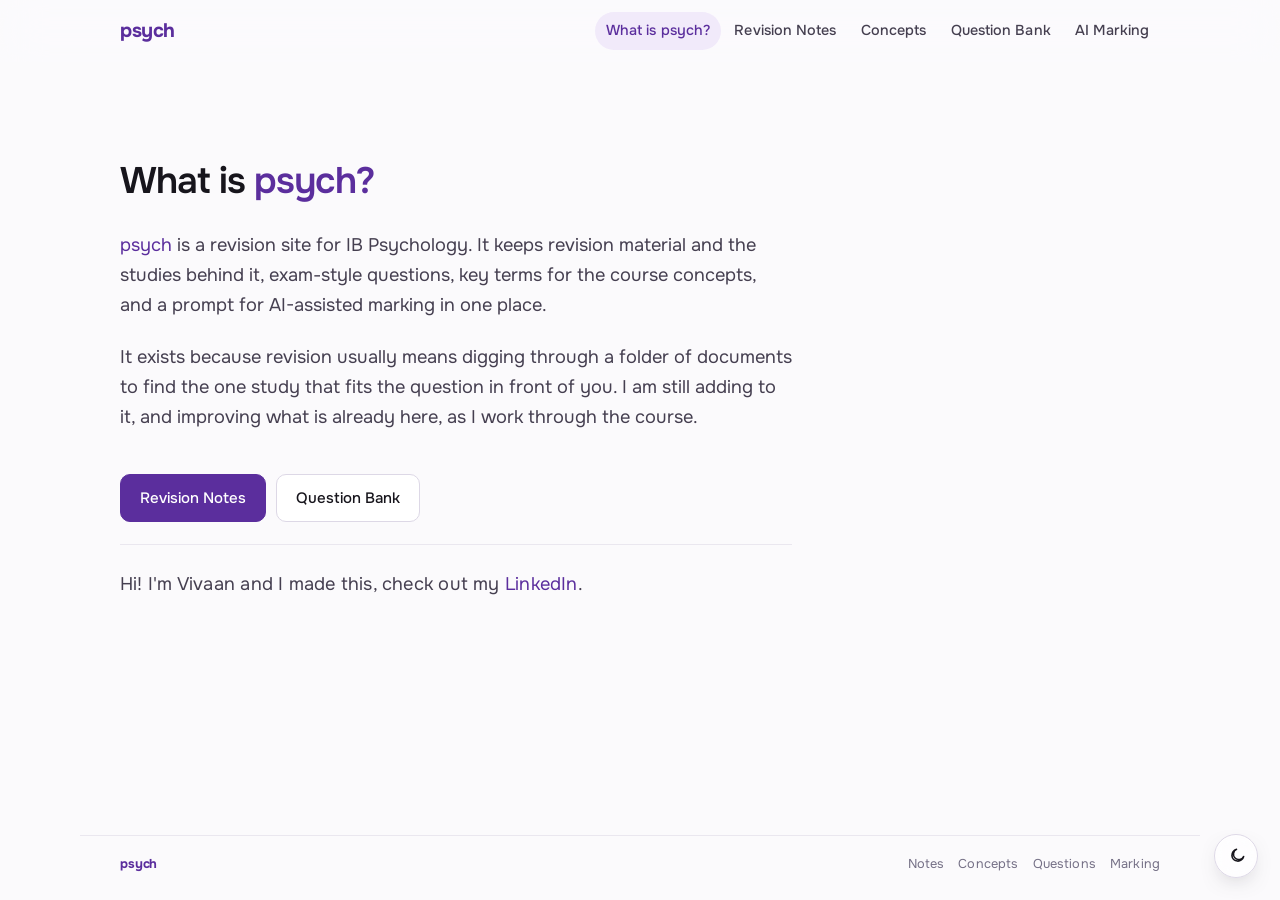
==== commit a91b42bf: "Add concept × content grid and reorganise Key Terms into Concepts page - New Concepts page (terms.ht" ====
--- a/index.html
+++ b/index.html
@@ -33,7 +33,7 @@
     <div class="nav-links" id="site-nav">
       <a href="index.html" aria-current="page"><span class="nav-full">What is psych?</span><span class="nav-short">About</span></a>
       <a href="notes.html"><span class="nav-full">Revision Notes</span><span class="nav-short">Notes</span></a>
-      <a href="terms.html"><span class="nav-full">Key Terms</span><span class="nav-short">Terms</span></a>
+      <a href="terms.html"><span class="nav-full">Concepts</span><span class="nav-short">Concepts</span></a>
       <a href="questions.html"><span class="nav-full">Question Bank</span><span class="nav-short">Questions</span></a>
       <a href="marking.html"><span class="nav-full">AI Marking</span><span class="nav-short">Marking</span></a>
     </div>
@@ -65,7 +65,7 @@
   <span><b>psych</b></span>
   <span class="footer-links">
     <a href="notes.html">Notes</a>
-    <a href="terms.html">Terms</a>
+    <a href="terms.html">Concepts</a>
     <a href="questions.html">Questions</a>
     <a href="marking.html">Marking</a>
   </span>
--- a/styles.css
+++ b/styles.css
@@ -356,6 +356,7 @@
 .list { display: flex; flex-direction: column; gap: .5rem; padding-top: 1.375rem; padding-bottom: 5rem; }
 .list:empty { min-height: 85vh; }
 .item[hidden] { display: none; }
+.item { scroll-margin-top: 5rem; }
 .item {
   background: var(--surface); border: 1px solid var(--line); border-radius: var(--r-lg);
   transition: background var(--base) var(--ease), border-color var(--base) var(--ease);
@@ -437,29 +438,206 @@
 /* metadata a student only needs once the card is open */
 .body-meta { margin: 1.25rem 0 0; }
 
-/* ---------- key terms ---------- */
-.terms-search { padding-bottom: .375rem; }
-.terms-group { padding-top: 2.125rem; }
+/* ---------- concepts page ---------- */
+/* Two views, chosen with quiet underline tabs rather than boxed pills. */
+.view-switch { display: flex; gap: 1.75rem; border-bottom: 1px solid var(--line); }
+.view-switch [role="tab"] {
+  position: relative; border: 0; background: none; cursor: pointer;
+  padding: .625rem 0 .75rem; font-size: .95rem; font-weight: 500; color: var(--muted);
+  letter-spacing: var(--track-title);
+  transition: color var(--fast) var(--ease);
+}
+.view-switch [role="tab"]:hover { color: var(--ink); }
+.view-switch [role="tab"][aria-selected="true"] { color: var(--ink); }
+.view-switch [role="tab"]::after {
+  content: ""; position: absolute; left: 0; right: 0; bottom: -1px; height: 2px;
+  border-radius: 2px; background: var(--violet);
+  transform: scaleX(0); transition: transform var(--base) var(--ease);
+}
+.view-switch [role="tab"][aria-selected="true"]::after { transform: scaleX(1); }
+.view[hidden] { display: none; }
+
+/* context switch: same treatment as the current page in the nav */
+.ctx-switch { display: flex; flex-wrap: wrap; gap: 2px; margin-top: 1.5rem; }
+.seg-btn, .chip {
+  border: 0; background: none; cursor: pointer;
+  padding: .44rem .78rem; border-radius: 999px;
+  font-size: .89rem; font-weight: 500; color: var(--ink-2); white-space: nowrap;
+  transition: color var(--fast) var(--ease), background var(--fast) var(--ease), transform var(--fast) var(--ease);
+}
+.seg-btn:hover, .chip:hover { color: var(--ink); background: rgba(var(--shadow-rgb), .05); }
+html[data-theme="dark"] .seg-btn:hover, html[data-theme="dark"] .chip:hover { background: rgba(255, 255, 255, .07); }
+.seg-btn:active, .chip:active { transform: scale(.97); transition: transform var(--press) ease-out; }
+.seg-btn[aria-pressed="true"], .chip[aria-pressed="true"] { color: var(--violet); background: var(--violet-soft); }
+.chip-n {
+  margin-left: .38rem; font-size: .74rem; font-weight: 400; color: var(--faint);
+  font-variant-numeric: tabular-nums;
+}
+.chip[aria-pressed="true"] .chip-n { color: inherit; opacity: .7; }
+
+.grid-hint {
+  margin: 1rem 0 0; font-size: .855rem; color: var(--muted); letter-spacing: var(--track-small);
+  display: flex; flex-wrap: wrap; align-items: center; gap: .25rem 1.25rem;
+}
+.grid-key { display: inline-flex; align-items: center; gap: .4rem; color: var(--faint); }
+.key-dot {
+  display: inline-block; width: 6px; height: 6px; border-radius: 50%;
+  background: var(--violet); flex-shrink: 0;
+}
+.grid-key .key-tile {
+  display: inline-block; width: 14px; height: 10px; border-radius: 3px; flex-shrink: 0;
+  background: color-mix(in srgb, var(--violet-soft) 72%, var(--surface));
+  border: 1px solid color-mix(in srgb, var(--violet) 30%, transparent);
+}
+.key-dash { color: var(--line-3); font-weight: 600; }
+
+/* the grid: a raised card so it reads as one object on the canvas.
+   Written cells are tinted tiles; weaker links stay plain. */
+.cgrid {
+  --cg-cols: minmax(10rem, 13.5rem) repeat(6, minmax(0, 1fr));
+  --tile: color-mix(in srgb, var(--violet-soft) 72%, var(--surface));
+  margin: 1.25rem 0 5rem;
+  background: var(--surface);
+  border: 1px solid var(--line); border-radius: var(--r-xl);
+  padding: 0 1rem .75rem;
+  box-shadow: 0 1px 2px rgba(var(--shadow-rgb), .04), 0 14px 34px -26px rgba(var(--shadow-rgb), .35);
+}
+html[data-theme="dark"] .cgrid { --tile: color-mix(in srgb, var(--violet-soft) 70%, var(--surface)); }
+.cg-head {
+  display: grid; grid-template-columns: var(--cg-cols); gap: 0 .375rem;
+  position: sticky; top: 3.875rem; z-index: 5;
+  margin: 0 -1rem; padding: 0 1rem;
+  background: rgba(var(--mat-surface-rgb), .92);
+  -webkit-backdrop-filter: blur(16px); backdrop-filter: blur(16px);
+  border-bottom: 1px solid var(--line);
+  border-radius: var(--r-xl) var(--r-xl) 0 0;
+}
+.cg-corner, .cg-col {
+  padding: 1rem .55rem .8rem; font-size: .715rem; font-weight: 600;
+  letter-spacing: var(--track-caps); text-transform: uppercase; color: var(--muted);
+}
+.cg-corner { padding-left: 0; }
+.cg-col.is-hl { color: var(--violet); }
+.cg-group + .cg-group { margin-top: .5rem; }
+.cg-group-title {
+  margin: 1.25rem 0 .5rem; font-size: .715rem; font-weight: 700;
+  letter-spacing: var(--track-caps); text-transform: uppercase; color: var(--violet);
+}
+.cg-row {
+  display: grid; grid-template-columns: var(--cg-cols); gap: .375rem;
+  padding-block: .375rem; border-top: 1px solid var(--line-2);
+}
+.cg-group-title + .cg-row { border-top: 0; }
+.cg-cells { display: contents; }
+.cg-topic {
+  margin: 0; padding: .7rem .75rem .7rem 0; align-self: center;
+  font-size: .93rem; font-weight: 600; line-height: 1.35; letter-spacing: var(--track-title); color: var(--ink);
+}
+.cg-cell {
+  display: flex; flex-direction: column; justify-content: center; align-items: flex-start;
+  width: 100%; min-height: 3.5rem; text-align: left; cursor: pointer;
+  border: 1px solid transparent; background: var(--tile); border-radius: var(--r-md);
+  padding: .6rem .65rem; font-size: .82rem; font-weight: 500; line-height: 1.35; color: var(--ink);
+  transition: background var(--fast) var(--ease), border-color var(--fast) var(--ease),
+              transform var(--fast) var(--ease);
+}
+.cg-cell:hover { background: var(--violet-soft); border-color: color-mix(in srgb, var(--violet) 35%, transparent); }
+.cg-cell:active { transform: scale(.97); transition: transform var(--press) ease-out; }
+.cg-cell:focus-visible { outline-offset: 2px; }
+.cg-cell.is-empty { background: transparent; align-items: center; }
+.cg-cell.is-empty:hover { background: var(--line-2); border-color: transparent; }
+.cg-cell.is-hl { border-color: var(--violet); }
+.cg-cname { display: none; }
+.cg-hook .key-dot { display: none; }
+.cg-none { color: var(--line-3); font-weight: 600; }
+.cg-cell.is-empty:hover .cg-none { color: var(--faint); }
+
+/* only paint what is on screen: keeps long lists smooth on phones */
+.cg-group, .terms-group { content-visibility: auto; contain-intrinsic-size: auto 600px; }
+
+/* angle detail: a modal card on desktop, a bottom sheet on phones */
+.angle-dialog {
+  width: min(38rem, calc(100vw - 2 * var(--gutter)));
+  max-height: min(86vh, 46rem); overflow-y: auto; overscroll-behavior: contain;
+  padding: 0; border: 1px solid var(--line-3); border-radius: var(--r-xl);
+  background: var(--surface); color: var(--ink);
+  box-shadow: 0 30px 70px -30px rgba(var(--shadow-rgb), .55), 0 2px 10px -4px rgba(var(--shadow-rgb), .12);
+}
+.angle-dialog::backdrop { background: rgba(23, 21, 28, .32); }
+html[data-theme="dark"] .angle-dialog::backdrop { background: rgba(0, 0, 0, .55); }
+.angle-dialog[open] { animation: dlg-in 240ms var(--ease) both; }
+.angle-dialog[open]::backdrop { animation: dlg-fade 240ms var(--ease) both; }
+@keyframes dlg-in { from { opacity: 0; transform: translateY(10px) scale(.985); } }
+@keyframes dlg-fade { from { opacity: 0; } }
+.angle-sheet { padding: 1.375rem 1.625rem 1.125rem; }
+.angle-top { display: flex; align-items: flex-start; justify-content: space-between; gap: 1rem; }
+.angle-eyebrow {
+  margin: .3rem 0 0; font-size: .79rem; color: var(--muted); letter-spacing: var(--track-small); line-height: 1.45;
+}
+.angle-close {
+  flex-shrink: 0; border: 0; background: transparent; color: var(--muted); cursor: pointer;
+  padding: .44rem; margin: -.2rem -.5rem 0 0; border-radius: 999px; line-height: 0;
+  transition: background var(--fast) var(--ease), transform var(--fast) var(--ease);
+}
+.angle-close:hover { background: var(--line-2); color: var(--ink); }
+.angle-close:active { transform: scale(.9); transition: transform var(--press) ease-out; }
+.angle-title:focus { outline: none; }
+.angle-title {
+  margin: .4rem 0 0; font-size: 1.32rem; font-weight: 600; line-height: 1.25;
+  letter-spacing: var(--track-title); color: var(--ink);
+}
+.angle-q { color: var(--ink) !important; font-weight: 500; }
+.angle-aside { margin: .45rem 0 0; font-size: .82rem; color: var(--faint); line-height: 1.55; max-width: 62ch; }
+.angle-links { margin: 1.5rem 0 0; font-size: .875rem; line-height: 1.7; }
+.angle-links a, .note-angles a { color: var(--violet); text-decoration: none; font-weight: 500; }
+.angle-links a:hover, .note-angles a:hover { text-decoration: underline; }
+.angle-links .sep, .note-angles .sep { padding: 0 .5em; color: var(--faint); opacity: .6; }
+.angle-nav {
+  display: flex; justify-content: space-between; gap: 1rem;
+  margin-top: 1.25rem; padding-top: .625rem; border-top: 1px solid var(--line-2);
+}
+.angle-nav .text-btn:only-child { margin-left: auto; }
+#angle-next { margin-left: auto; }
+
+/* notes: links from a note card into its grid cells */
+.note-angles { margin: 0 0 .35rem !important; font-size: .9rem; }
+.note-angles-topic { color: var(--muted); margin-right: .6rem; }
+
+/* key terms: concept intro on the left, a two-column glossary on the right */
+.terms-search { padding-top: 1.5rem; padding-bottom: .25rem; }
+.terms-search .control-row { align-items: flex-start; }
+.concept-chips { display: flex; flex-wrap: wrap; gap: 2px; min-width: 0; }
+.terms-search .result-count { padding-top: .5rem; }
+.terms-group {
+  display: grid; grid-template-columns: minmax(12rem, 16rem) 1fr; gap: 1rem 3rem;
+  padding-top: 2.5rem;
+}
 .terms-group + .terms-group {
-  margin-top: 2.125rem; padding-top: 3rem;
+  margin-top: 2.5rem; padding-top: 2.75rem;
   border-top: 3px solid var(--ink);
 }
 .terms-group[hidden] { display: none; }
+.terms-intro { position: sticky; top: 5.25rem; align-self: start; }
 .terms-heading {
   margin: 0; font-size: 1.25rem; font-weight: 600; line-height: 1.25;
   letter-spacing: -.02em; color: var(--ink);
 }
-.terms-blurb {
-  margin: .5rem 0 0; color: var(--muted); font-size: .92rem; line-height: 1.6;
-  max-width: 68ch;
-}
-.terms { margin: 1.375rem 0 0; display: flex; flex-direction: column; gap: .5rem; }
-.term { padding: 0; }
+.terms-blurb { margin: .55rem 0 0; color: var(--muted); font-size: .9rem; line-height: 1.6; }
+.terms-togrid { margin: .7rem 0 0 -.44rem; text-align: left; }
+.terms { margin: 0; display: grid; grid-template-columns: 1fr 1fr; column-gap: 2.25rem; align-content: start; }
+.term { padding: .95rem 0 1rem; border-top: 1px solid var(--line); }
 .term[hidden] { display: none; }
-.term .item-head { padding: 1rem 1.125rem; }
-.term .body-pad { margin-inline: 1.125rem; padding-bottom: 1.125rem; }
-.term-definition { margin: 0; color: var(--ink-2); line-height: 1.66; max-width: 70ch; }
-.terms-group:last-child .terms { margin-bottom: 5rem; }
+.term dt { font-size: .97rem; font-weight: 600; line-height: 1.35; letter-spacing: var(--track-title); color: var(--ink); }
+.term dd { margin: .32rem 0 0; font-size: .9rem; line-height: 1.62; color: var(--ink-2); }
+.term-also { display: block; margin-top: .4rem; font-size: .78rem; color: var(--faint); letter-spacing: var(--track-small); }
+#terms-list { padding-bottom: 5rem; }
+
+@media (max-width: 960px) {
+  .cgrid { --cg-cols: minmax(8.5rem, 10.5rem) repeat(6, minmax(0, 1fr)); }
+  .cg-cell { font-size: .78rem; padding-inline: .45rem; }
+  .terms { grid-template-columns: 1fr; }
+  .terms-group { grid-template-columns: minmax(10rem, 13rem) 1fr; gap: 1rem 2rem; }
+}
 
 .empty { text-align: center; padding: 4.75rem 1.25rem; color: var(--muted); }
 .empty h2 { font-size: 1.15rem; font-weight: 600; letter-spacing: -.012em; margin: 0 0 .35rem; color: var(--ink); }
@@ -622,10 +800,60 @@
   .result-count { margin-left: auto; }
   .active-filters { flex-basis: 100%; order: 3; margin-top: -2px; white-space: normal; }
 
-  .terms-group { padding-top: 1.75rem; }
-  .terms-group + .terms-group { margin-top: 1.75rem; padding-top: 2.375rem; }
+  /* concepts page */
+  .view-switch { gap: 1.5rem; }
+  .ctx-switch, .concept-chips {
+    flex-wrap: nowrap; overflow-x: auto; scrollbar-width: none;
+    -webkit-overflow-scrolling: touch; overscroll-behavior-x: contain;
+    width: calc(100% + 2 * var(--gutter)); max-width: none; align-self: auto;
+    margin-inline: calc(-1 * var(--gutter)); padding-inline: var(--gutter);
+    scroll-padding-inline: var(--gutter);
+  }
+  .seg-btn, .chip { flex-shrink: 0; }
+  .ctx-switch::-webkit-scrollbar, .concept-chips::-webkit-scrollbar { display: none; }
+  .terms-search .control-row { flex-direction: column; align-items: stretch; gap: .5rem; }
+  .terms-search .result-count { padding-top: 0; margin-left: 0; }
+  .seg-btn, .chip { padding: .56rem .85rem; }
+
+  .cgrid {
+    background: none; border: 0; box-shadow: none; padding: 0; margin-top: 1rem;
+  }
+  .cg-head { display: none; }
+  .cg-group-title { margin: 1.5rem 0 .625rem; }
+  .cg-group:first-of-type .cg-group-title { margin-top: .5rem; }
+  .cg-row {
+    display: block; padding: .95rem .95rem 1rem; margin-bottom: .625rem;
+    background: var(--surface); border: 1px solid var(--line); border-radius: var(--r-xl);
+    box-shadow: 0 10px 26px -24px rgba(var(--shadow-rgb), .45);
+  }
+  .cg-group-title + .cg-row { border-top: 1px solid var(--line); }
+  .cg-cells { display: grid; grid-template-columns: 1fr 1fr; gap: .375rem; }
+  .cg-topic { padding: 0 0 .7rem; font-size: 1rem; }
+  .cg-cell {
+    min-height: 0; justify-content: flex-start;
+    padding: .6rem .7rem .65rem; font-size: .84rem;
+  }
+  .cg-cell.is-empty { align-items: flex-start; border: 1px dashed var(--line-3); }
+  .cg-cname {
+    display: block; margin-bottom: .18rem; font-size: .66rem; font-weight: 700;
+    letter-spacing: var(--track-caps); text-transform: uppercase; color: var(--violet);
+  }
+  .cg-cell.is-empty .cg-cname { color: var(--faint); }
+  .cg-group, .terms-group { contain-intrinsic-size: auto 900px; }
+
+  .angle-dialog {
+    width: 100%; max-width: 100%; max-height: 88vh; margin: auto 0 0;
+    border-radius: 1.25rem 1.25rem 0 0; border-width: 1px 0 0;
+  }
+  .angle-dialog[open] { animation-name: sheet-in; animation-duration: 300ms; }
+  @keyframes sheet-in { from { transform: translateY(40px); opacity: 0; } }
+  .angle-sheet { padding: 1.125rem var(--gutter) calc(1rem + env(safe-area-inset-bottom)); }
+  .angle-title { font-size: 1.18rem; }
+
+  .terms-group { display: block; padding-top: 1.75rem; }
+  .terms-group + .terms-group { margin-top: 1.75rem; padding-top: 2.125rem; }
+  .terms-intro { position: static; margin-bottom: 1rem; }
   .terms-heading { font-size: 1.15rem; }
-  .term { padding: 0; }
 
   .item-head { padding: 1.06rem 1rem; gap: .75rem; }
   .body-pad { margin-inline: 1rem; padding-bottom: 1.25rem; }
@@ -651,6 +879,8 @@
   .nav-links a:active, .nav-toggle:active { transform: none; }
   .search-clear:active { transform: translateY(-50%); }
   .item-body, .item.open .item-body { transition: none; }
+  .angle-dialog[open] { animation: dlg-fade 160ms ease both; }
+  .view-switch [role="tab"]::after { transition: none; }
   .item-body > .inner, .item.open .item-body > .inner {
     transform: none; transition: opacity 200ms ease;
   }
@@ -661,9 +891,10 @@
 /* Reduced transparency: materials turn solid, blur goes away. */
 @media (prefers-reduced-transparency: reduce) {
   .nav, .filter-panel, .filter-panel.is-sheet, .theme-toggle,
-  .filter-panel.is-sheet .sheet-grabber {
+  .filter-panel.is-sheet .sheet-grabber, .cg-head {
     -webkit-backdrop-filter: none; backdrop-filter: none;
   }
+  .cg-head { background: var(--canvas); }
   .nav { background: var(--canvas); }
   .filter-panel, .filter-panel.is-sheet, .theme-toggle,
   .filter-panel.is-sheet .sheet-grabber { background: var(--surface); }
